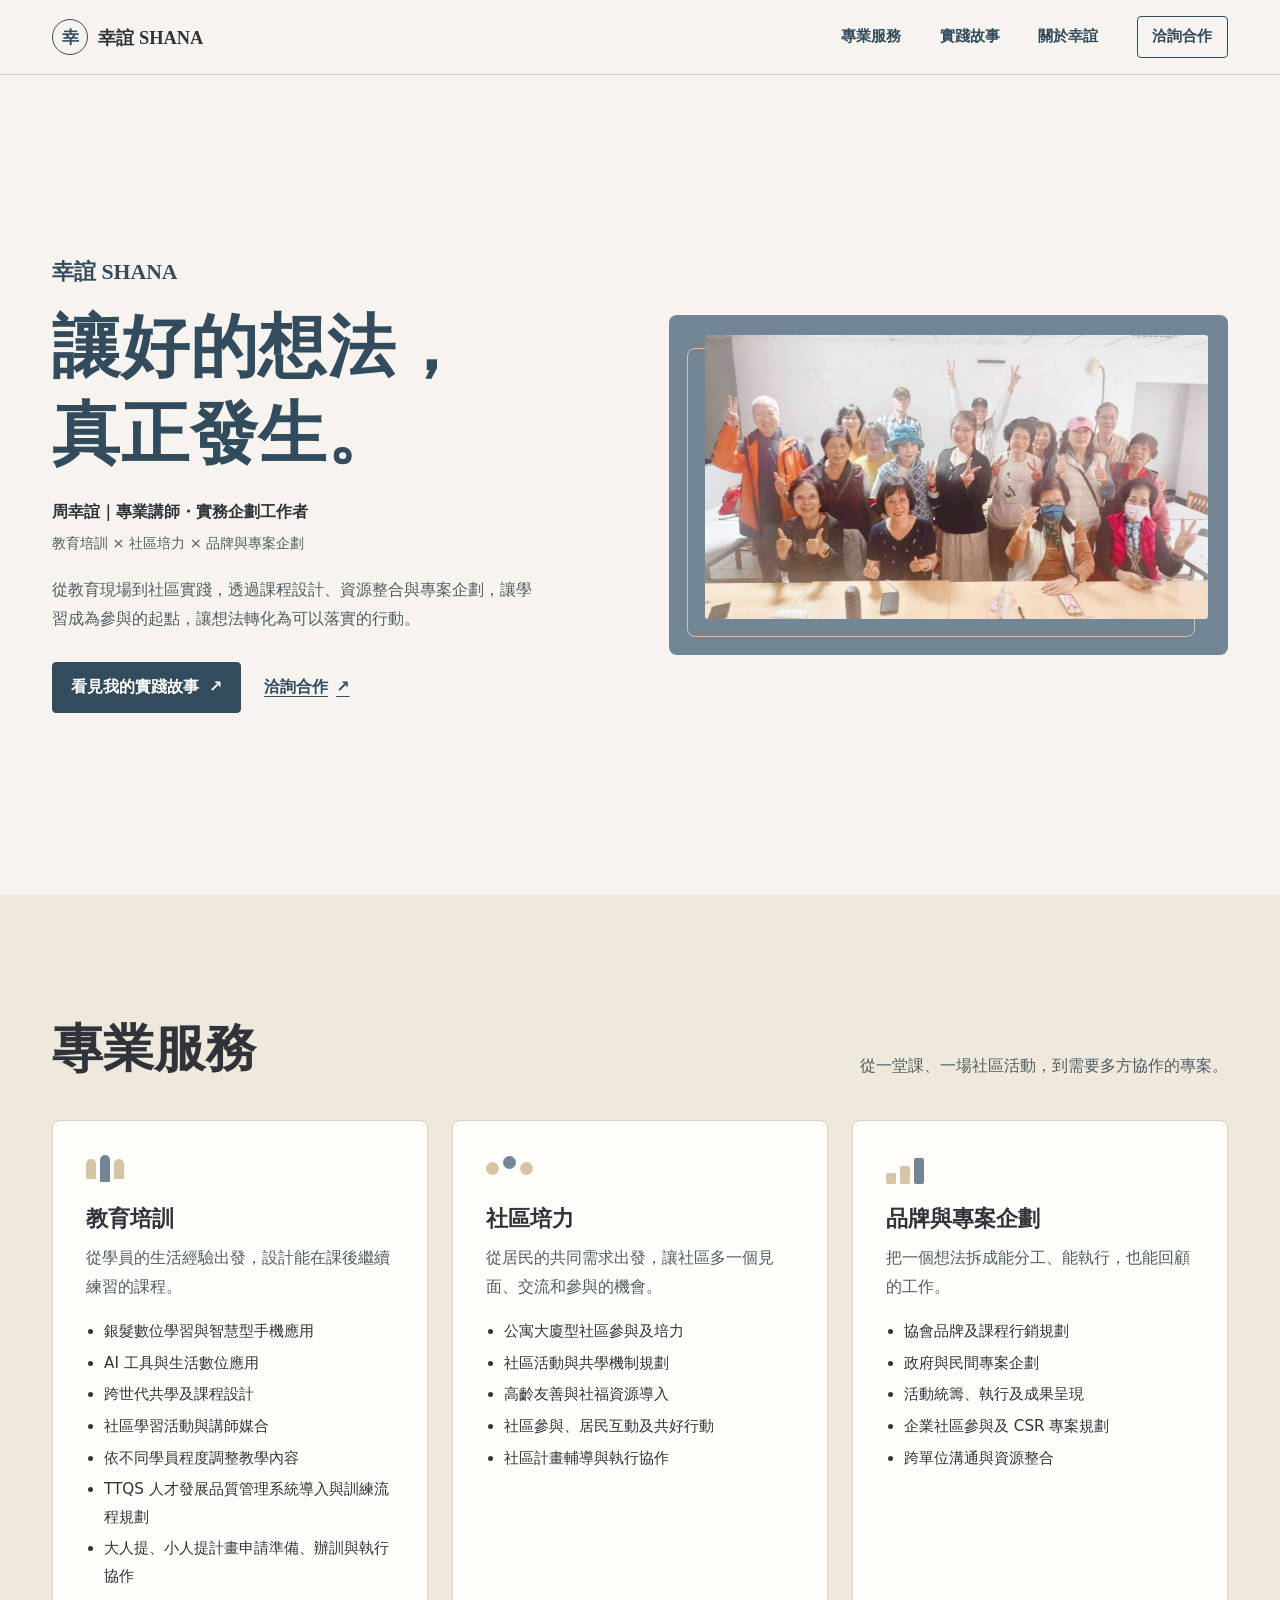
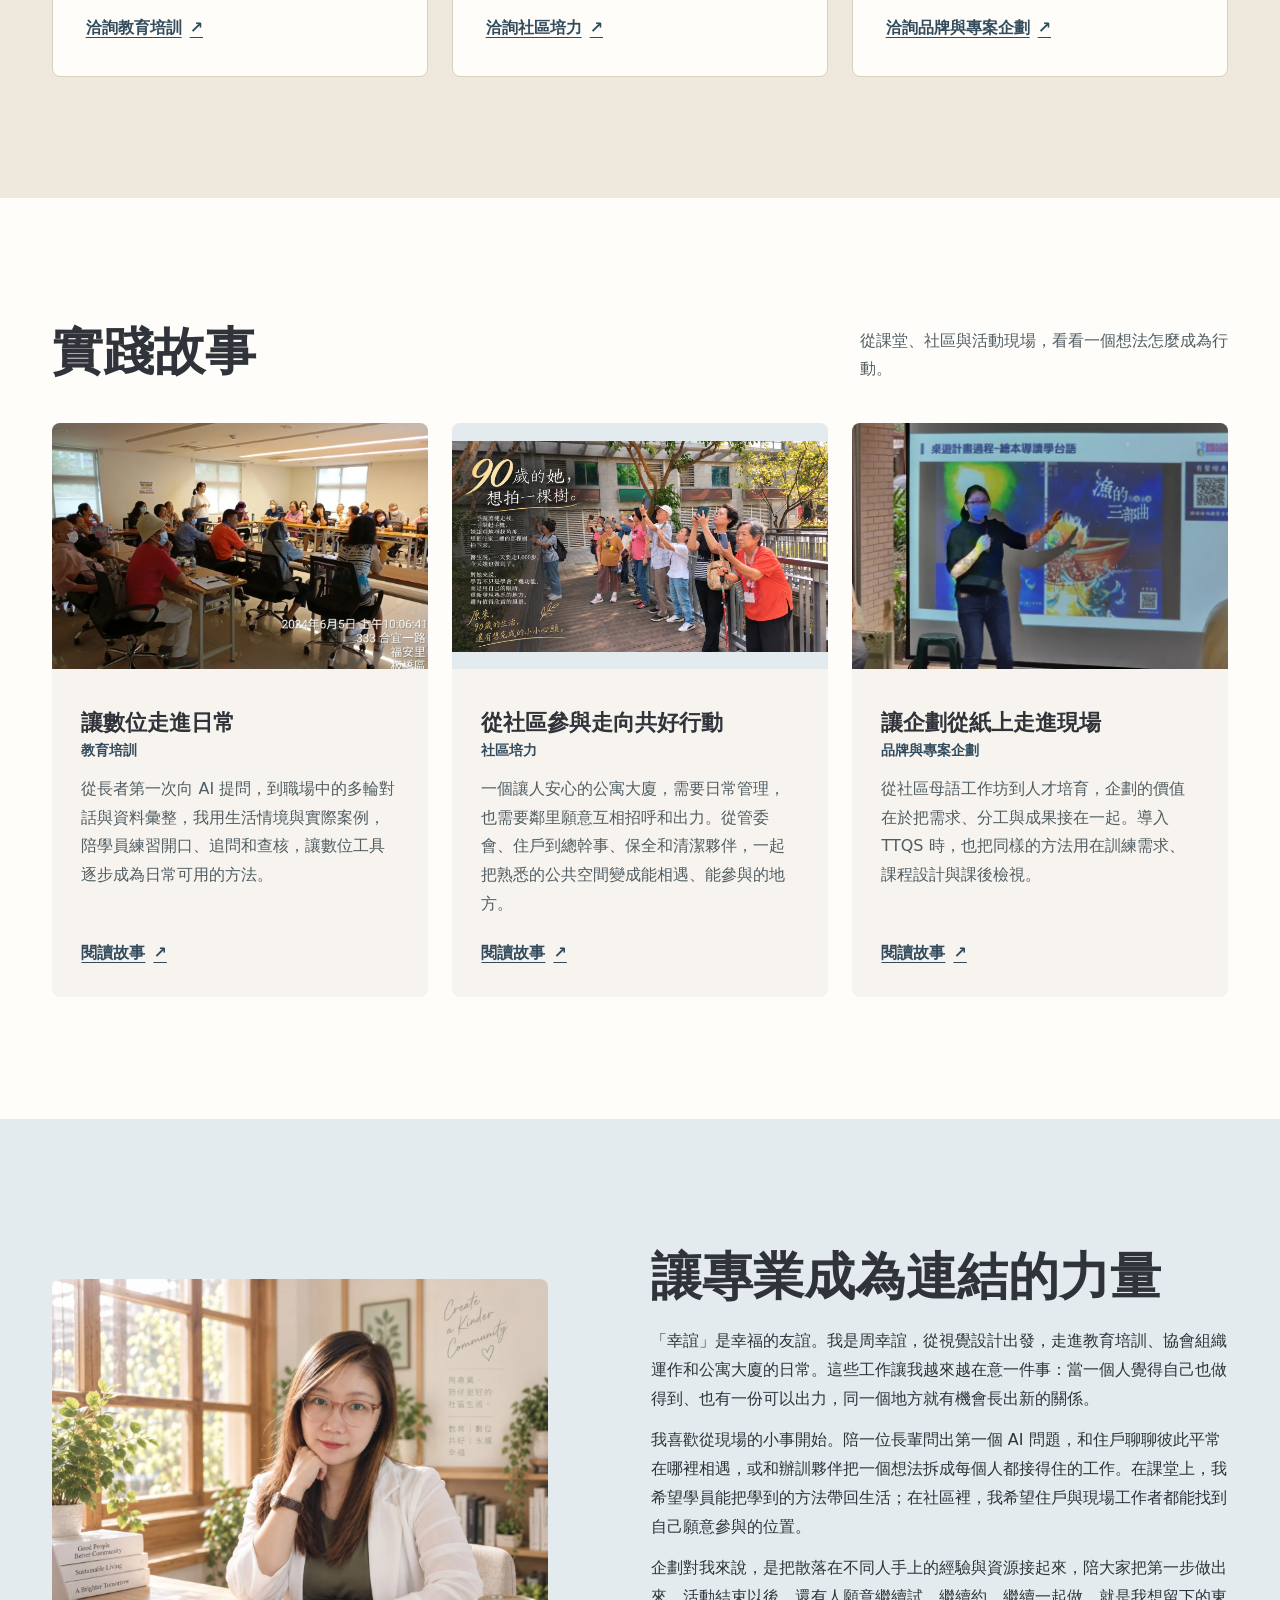
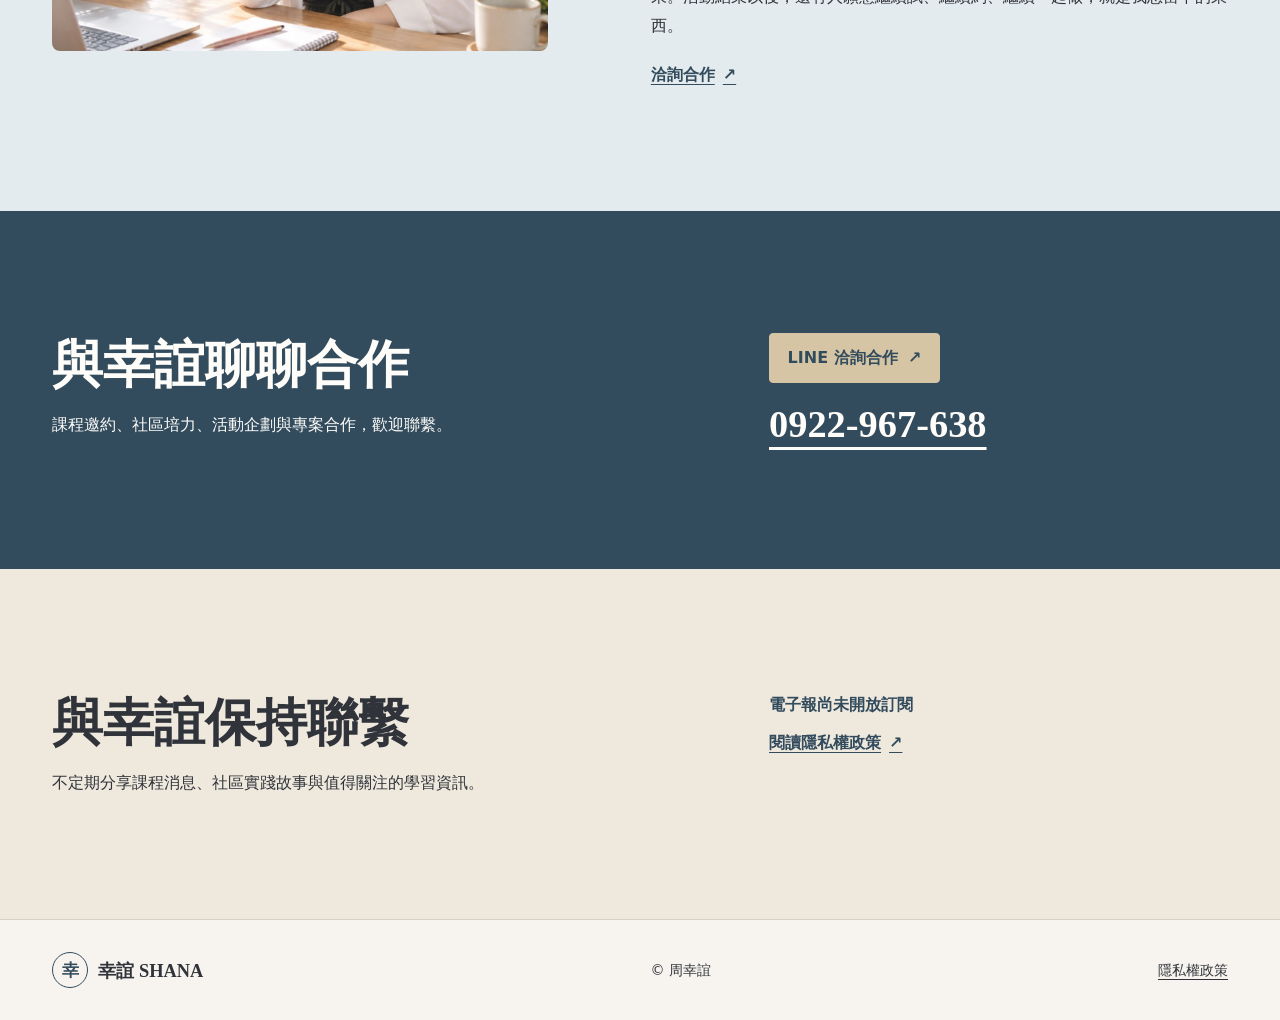
==== index.html @ 1c7c6a4e "Publish the SHANA brand website" ====
<!doctype html>
<html lang="zh-TW" data-type="service">
<head>
<meta charset="utf-8">
<meta name="viewport" content="width=device-width,initial-scale=1">
<meta name="page-type" content="service">
<meta name="site-kind" content="other">
<title>周幸誼 SHANA｜專業講師・教育培訓・社區培力</title>
<meta name="description" content="周幸誼（幸誼 SHANA），專注教育培訓、銀髮數位學習、公寓大廈社區培力及品牌與專案企劃，透過實務經驗與資源整合，讓好的想法真正發生。">
<meta property="og:type" content="website">
<meta property="og:locale" content="zh_TW">
<meta property="og:site_name" content="幸誼 SHANA">
<meta property="og:title" content="周幸誼 SHANA｜專業講師・教育培訓・社區培力">
<meta property="og:description" content="周幸誼（幸誼 SHANA），專注教育培訓、銀髮數位學習、公寓大廈社區培力及品牌與專案企劃，透過實務經驗與資源整合，讓好的想法真正發生。">
<link rel="canonical" href="https://chou-shana.github.io/shana-web/"><meta property="og:url" content="https://chou-shana.github.io/shana-web/">
<meta property="og:image" content="https://chou-shana.github.io/shana-web/hero-group.webp"><meta property="og:image:alt" content="活動參與者在室內合影，向鏡頭比出手勢">

<script type="application/ld+json">{"@context":"https://schema.org","@type":"Person","name":"周幸誼","alternateName":"幸誼 SHANA","jobTitle":"專業講師・實務企劃工作者","description":"周幸誼（幸誼 SHANA），專注教育培訓、銀髮數位學習、公寓大廈社區培力及品牌與專案企劃，透過實務經驗與資源整合，讓好的想法真正發生。","url":"https://chou-shana.github.io/shana-web/","image":"https://chou-shana.github.io/shana-web/shana-portrait.webp"}</script>
<link rel="icon" href="favicon.svg" type="image/svg+xml">
<link rel="stylesheet" href="site.css">
<script src="site.js" defer></script>
</head>
<body>
<a class="skip" href="#main">跳至主要內容</a>
<header class="header"><div class="wrap header-inner">
  <a class="wordmark" href="./" aria-label="幸誼 SHANA首頁"><span class="seal" aria-hidden="true">幸</span><span>幸誼 SHANA</span></a>
  <button class="menu-button" type="button" aria-expanded="false" aria-controls="main-nav"><span class="menu-glyph" aria-hidden="true"></span>選單</button>
  <nav id="main-nav" aria-label="主要導覽"><a href="#services">專業服務</a><a href="#stories">實踐故事</a><a href="#about">關於幸誼</a><a href="#contact">洽詢合作</a></nav>
</div></header>
<main id="main" tabindex="-1">
<section class="hero wrap" aria-labelledby="hero-title">
  <div class="hero-copy" data-enter>
    <p class="hero-brand">幸誼 SHANA</p>
    <h1 id="hero-title">讓好的想法，<br>真正發生。</h1>
    <p class="hero-role">周幸誼｜專業講師・實務企劃工作者</p>
    <p class="hero-fields">教育培訓 × 社區培力 × 品牌與專案企劃</p>
    <p class="hero-intro">從教育現場到社區實踐，透過課程設計、資源整合與專案企劃，讓學習成為參與的起點，讓想法轉化為可以落實的行動。</p>
    <div class="actions"><a class="button" href="#stories">看見我的實踐故事 <span aria-hidden="true">↗</span></a><a class="text-link" href="#contact">洽詢合作 <span aria-hidden="true">↗</span></a></div>
  </div>
  <div class="hero-visual" data-enter><img src="hero-group.webp" alt="活動參與者在室內合影，向鏡頭比出手勢" width="1280" height="721" fetchpriority="high" decoding="async"></div>
</section>
<section class="section services" id="services" aria-labelledby="services-title">
  <div class="wrap">
    <div class="section-head"><h2 id="services-title">專業服務</h2><p>從一堂課、一場社區活動，到需要多方協作的專案。</p></div>
    <div class="cards service-grid">
      <article class="service-card" id="education">
        <span class="service-mark mark-0" aria-hidden="true"><span></span><span></span><span></span></span>
        <h3>教育培訓</h3><p>從學員的生活經驗出發，設計能在課後繼續練習的課程。</p>
        <ul><li>銀髮數位學習與智慧型手機應用</li><li>AI 工具與生活數位應用</li><li>跨世代共學及課程設計</li><li>社區學習活動與講師媒合</li><li>依不同學員程度調整教學內容</li><li>TTQS 人才發展品質管理系統導入與訓練流程規劃</li><li>大人提、小人提計畫申請準備、辦訓與執行協作</li></ul>
        <a class="text-link" href="#contact">洽詢教育培訓 <span aria-hidden="true">↗</span></a>
      </article>
      <article class="service-card" id="community">
        <span class="service-mark mark-1" aria-hidden="true"><span></span><span></span><span></span></span>
        <h3>社區培力</h3><p>從居民的共同需求出發，讓社區多一個見面、交流和參與的機會。</p>
        <ul><li>公寓大廈型社區參與及培力</li><li>社區活動與共學機制規劃</li><li>高齡友善與社福資源導入</li><li>社區參與、居民互動及共好行動</li><li>社區計畫輔導與執行協作</li></ul>
        <a class="text-link" href="#contact">洽詢社區培力 <span aria-hidden="true">↗</span></a>
      </article>
      <article class="service-card" id="planning">
        <span class="service-mark mark-2" aria-hidden="true"><span></span><span></span><span></span></span>
        <h3>品牌與專案企劃</h3><p>把一個想法拆成能分工、能執行，也能回顧的工作。</p>
        <ul><li>協會品牌及課程行銷規劃</li><li>政府與民間專案企劃</li><li>活動統籌、執行及成果呈現</li><li>企業社區參與及 CSR 專案規劃</li><li>跨單位溝通與資源整合</li></ul>
        <a class="text-link" href="#contact">洽詢品牌與專案企劃 <span aria-hidden="true">↗</span></a>
      </article>
    </div>
  </div>
</section>
<section class="section stories" id="stories" aria-labelledby="stories-title">
  <div class="wrap">
    <div class="section-head"><h2 id="stories-title">實踐故事</h2><p>從課堂、社區與活動現場，看看一個想法怎麼成為行動。</p></div>
    <div class="cards story-grid">
      <article class="story-card">
        <a class="story-image" data-story="digital-learning" href="digital-learning.html" aria-label="閱讀故事：讓數位走進日常"><img src="digital.webp" alt="銀髮俱樂部先修班的學員在教室座位上操作手機" width="1100" height="825" loading="lazy" decoding="async"></a>
        <div class="story-copy"><h3>讓數位走進日常</h3><p class="category">教育培訓</p>
        <p>從長者第一次向 AI 提問，到職場中的多輪對話與資料彙整，我用生活情境與實際案例，陪學員練習開口、追問和查核，讓數位工具逐步成為日常可用的方法。</p><a class="text-link" href="digital-learning.html">閱讀故事 <span aria-hidden="true">↗</span></a></div>
      </article>
      <article class="story-card">
        <a class="story-image" data-story="community-action" href="community-action.html" aria-label="閱讀故事：從社區參與走向共好行動"><img src="community-wish.webp" alt="「90歲的微小心願」圖文，搭配一群人在戶外步道上的合照" width="1440" height="810" loading="lazy" decoding="async"></a>
        <div class="story-copy"><h3>從社區參與走向共好行動</h3><p class="category">社區培力</p>
        <p>一個讓人安心的公寓大廈，需要日常管理，也需要鄰里願意互相招呼和出力。從管委會、住戶到總幹事、保全和清潔夥伴，一起把熟悉的公共空間變成能相遇、能參與的地方。</p><a class="text-link" href="community-action.html">閱讀故事 <span aria-hidden="true">↗</span></a></div>
      </article>
      <article class="story-card">
        <a class="story-image" data-story="planning-in-practice" href="planning-in-practice.html" aria-label="閱讀故事：讓企劃從紙上走進現場"><img src="planning.webp" alt="世紀皇家實習現場，帶領者站在投影幕前與參與者交流" width="1100" height="508" loading="lazy" decoding="async"></a>
        <div class="story-copy"><h3>讓企劃從紙上走進現場</h3><p class="category">品牌與專案企劃</p>
        <p>從社區母語工作坊到人才培育，企劃的價值在於把需求、分工與成果接在一起。導入 TTQS 時，也把同樣的方法用在訓練需求、課程設計與課後檢視。</p><a class="text-link" href="planning-in-practice.html">閱讀故事 <span aria-hidden="true">↗</span></a></div>
      </article>
    </div>
  </div>
</section>
<section class="section about" id="about" aria-labelledby="about-title">
  <div class="wrap about-grid">
    <div class="about-visual"><img src="shana-portrait.webp" alt="周幸誼戴眼鏡、穿白色外套，坐在窗邊書桌前" width="1440" height="1080" loading="lazy" decoding="async"></div>
    <div><h2 id="about-title">讓專業成為連結的力量</h2>
      <p>「幸誼」是幸福的友誼。我是周幸誼，從視覺設計出發，走進教育培訓、協會組織運作和公寓大廈的日常。這些工作讓我越來越在意一件事：當一個人覺得自己也做得到、也有一份可以出力，同一個地方就有機會長出新的關係。</p><p>我喜歡從現場的小事開始。陪一位長輩問出第一個 AI 問題，和住戶聊聊彼此平常在哪裡相遇，或和辦訓夥伴把一個想法拆成每個人都接得住的工作。在課堂上，我希望學員能把學到的方法帶回生活；在社區裡，我希望住戶與現場工作者都能找到自己願意參與的位置。</p><p>企劃對我來說，是把散落在不同人手上的經驗與資源接起來，陪大家把第一步做出來。活動結束以後，還有人願意繼續試、繼續約、繼續一起做，就是我想留下的東西。</p>
      <a class="text-link" href="#contact">洽詢合作 <span aria-hidden="true">↗</span></a>
    </div>
  </div>
</section>
<section class="section contact" id="contact" aria-labelledby="contact-title">
  <div class="wrap contact-grid">
    <div><h2 id="contact-title">與幸誼聊聊合作</h2><p>課程邀約、社區培力、活動企劃與專案合作，歡迎聯繫。</p></div>
    <div class="contact-actions">
      <a class="button" href="https://lin.ee/QsDRIiF">LINE 洽詢合作 <span aria-hidden="true">↗</span></a>
      <a class="phone" href="tel:0922967638">0922-967-638</a>
      
    </div>
  </div>
</section>
<section class="section newsletter" id="newsletter" aria-labelledby="newsletter-title">
  <div class="wrap contact-grid">
    <div><h2 id="newsletter-title">與幸誼保持聯繫</h2><p>不定期分享課程消息、社區實踐故事與值得關注的學習資訊。</p></div>
    <!-- portal-start -->
    <div class="newsletter-actions">
      <p class="newsletter-status">電子報尚未開放訂閱</p>
      <a class="text-link" href="privacy.html">閱讀隱私權政策 <span aria-hidden="true">↗</span></a>
    </div>
    <!-- portal-end -->
  </div>
</section></main>
<footer class="footer"><div class="wrap footer-inner"><a class="wordmark" href="./" aria-label="幸誼 SHANA首頁"><span class="seal" aria-hidden="true">幸</span><span>幸誼 SHANA</span></a><span>© 周幸誼</span><a href="privacy.html">隱私權政策</a></div></footer>
</body></html>
---- site.css ----
/* Hallmark 2.0.0 | theme: custom | editorial | brand: 幸誼 SHANA | hero: community group photo in a blue-grey frame | signature: 活動合照與「真正發生」 */
 /* critique: the group photograph earns the first screen; the blue-grey field sets the frame without competing with it. */
@import url("./tokens.css");

*, *::before, *::after { box-sizing: border-box; }
html, body { overflow-x: clip; margin: 0; }
html { scroll-behavior: smooth; scroll-padding-top: 100px; }
body { background: var(--paper); color: var(--ink); font: 400 1rem/1.8 var(--body); }
h1, h2, h3, p { margin: 0; }
h1, h2 { font-family: var(--display); font-weight: 700; line-height: 1.26; overflow-wrap: break-word; min-width: 0; text-wrap: balance; }
h2 { font-size: clamp(2.05rem, 4vw, 3.45rem); }
h3 { font-size: clamp(1.27rem, 1.75vw, 1.6rem); line-height: 1.45; }
a { color: inherit; text-underline-offset: .26em; }
button { font: inherit; }
img { display: block; max-width: 100%; height: auto; }
:focus-visible { outline: 3px solid var(--focus); outline-offset: 4px; }
.wrap { width: min(calc(100% - 104px), var(--measure)); margin-inline: auto; }
.skip { position: fixed; z-index: 9; top: .5rem; left: .5rem; padding: .5rem 1rem; background: var(--white); transform: translateY(-150%); }
.skip:focus { transform: none; }
.header { position: sticky; z-index: 5; top: 0; background: var(--paper); border-bottom: 1px solid var(--line); }
.header-inner, .footer-inner { min-height: 74px; display: flex; align-items: center; justify-content: space-between; gap: 1.3rem; }
.wordmark { display: inline-flex; align-items: center; gap: .65rem; font: 700 1.15rem var(--display); text-decoration: none; white-space: nowrap; }
.seal { display: grid; place-items: center; width: 36px; height: 36px; border: 1px solid var(--navy); border-radius: 50%; color: var(--navy); font-size: 1.05rem; }
nav { display: flex; align-items: center; gap: clamp(1.15rem, 3vw, 2.8rem); }
nav a { text-decoration: none; color: var(--navy); font-size: .94rem; font-weight: 600; }
nav a:hover, .footer a:hover { text-decoration: underline; }
nav a:last-child { border: 1px solid var(--navy); padding: .43rem .92rem; border-radius: 4px; }
.menu-button { display: none; }
.hero { min-height: min(820px, calc(100svh - 74px)); display: grid; grid-template-columns: minmax(0, .98fr) minmax(0, 1fr); align-items: center; gap: clamp(2rem, 5.4vw, 5.65rem); padding-block: 60px; }
.hero-brand { font: 700 clamp(1.1rem, 1.7vw, 1.45rem) var(--display); color: var(--navy); margin-bottom: 1.15rem; }
.hero h1 { font-size: clamp(2.95rem, 5.35vw, 5rem); letter-spacing: .012em; color: var(--navy); }
.hero-role { margin-top: 1.35rem; font-weight: 700; }
.hero-fields { font-size: .9rem; color: var(--muted); margin-top: .23rem; }
.hero-intro { margin-top: 1.2rem; max-width: 30rem; color: var(--muted); }
.actions { display: flex; align-items: center; flex-wrap: wrap; gap: .75rem 1.45rem; margin-top: 1.8rem; }
.button { min-height: 48px; padding: .62rem 1.1rem; border: 1px solid var(--navy); border-radius: 4px; display: inline-flex; gap: .65rem; align-items: center; justify-content: center; background: var(--navy); color: var(--white); text-decoration: none; font-weight: 700; transition: transform .18s ease; }
.button:hover:not(:disabled) { transform: translateY(-2px); }
.button:active:not(:disabled) { transform: translateY(1px); }
.text-link { display: inline-flex; align-items: center; gap: .5rem; color: var(--navy); width: fit-content; font-weight: 700; text-decoration-thickness: 1px; }
.text-link:hover { text-decoration-thickness: 2px; }
.hero-visual { position: relative; padding: 20px 20px 36px 36px; background: var(--slate); border-radius: var(--radius); min-width: 0; }
.hero-visual::after { content: ""; position: absolute; inset: 33px 33px 18px 18px; border: 1px solid var(--gold); border-radius: inherit; pointer-events: none; }
.hero-visual img { position: relative; z-index: 1; width: 100%; height: auto; border-radius: 3px; }
[data-enter] { animation: enter .62s ease-out both; }
.hero-visual[data-enter] { animation-delay: .08s; }
@keyframes enter { from { opacity: 0; transform: translateY(12px); } to { opacity: 1; transform: none; } }
.section { padding-block: clamp(64px, 9.5vw, 136px); }
.section-head { display: flex; justify-content: space-between; align-items: end; gap: 1.6rem; margin-bottom: 2.45rem; }
.section-head > p { max-width: 23rem; color: var(--muted); }
.cards { display: grid; gap: 24px; grid-template-columns: repeat(3, minmax(0, 1fr)); }
.services { background: var(--linen); }
.service-card { display: flex; flex-direction: column; align-items: flex-start; padding: clamp(1.3rem, 2.55vw, 2.2rem); background: var(--white); border: 1px solid var(--line); border-radius: var(--radius); }
.service-card > p { margin-top: .6rem; color: var(--muted); }
.service-card ul { padding-left: 1.15rem; margin: 1rem 0 1.5rem; font-size: .95rem; }
.service-card li + li { margin-top: .27rem; }
.service-card .text-link { margin-top: auto; }
.service-mark { display: flex; align-items: center; gap: 4px; height: 30px; margin-bottom: 1.15rem; }
.service-mark span { width: 10px; height: 20px; background: var(--gold); border-radius: 9px 9px 2px 2px; }
.mark-0 span:nth-child(2) { height: 27px; background: var(--slate); }
.mark-1 span { width: 13px; height: 13px; border-radius: 50%; }
.mark-1 span:nth-child(2) { background: var(--slate); transform: translateY(-6px); }
.mark-2 { align-items: end; }
.mark-2 span { border-radius: 2px; height: 11px; }
.mark-2 span:nth-child(2) { height: 18px; }
.mark-2 span:nth-child(3) { height: 26px; background: var(--slate); }
.stories { background: var(--white); }
.story-card { display: flex; flex-direction: column; background: var(--paper); border-radius: var(--radius); overflow: clip; transition: transform .22s ease; }
.story-card:hover { transform: translateY(-2px); }
.story-image { display: block; overflow: clip; }
.story-image:focus-visible { outline-offset: -5px; }
.story-image img { width: 100%; aspect-ratio: 1.53; object-fit: cover; transition: transform .36s ease; }
.story-image[data-story="community-action"] img { object-fit: contain; background: var(--blue-paper); }
.story-image:hover img { transform: scale(1.03); }
.story-copy { flex: 1; display: flex; flex-direction: column; align-items: flex-start; padding: clamp(1.18rem, 2.3vw, 2rem); }
.category { font-size: .88rem; font-weight: 700; color: var(--navy); }
.story-copy h3 { margin-top: .45rem; }
.story-copy .category + p { margin-block: .7rem 1.25rem; color: var(--muted); }
.story-copy .text-link { margin-top: auto; }
.about { background: var(--blue-paper); }
.about-grid { display: grid; grid-template-columns: minmax(0, .86fr) minmax(0, 1fr); gap: clamp(2rem, 8vw, 7.5rem); align-items: center; }
.about-visual img { width: 100%; height: auto; border-radius: var(--radius); }
.portrait-slot { width: 100%; aspect-ratio: 1.11; object-fit: cover; border-radius: var(--radius); }
.portrait-slot { display: flex; flex-direction: column; gap: .45rem; align-items: center; justify-content: center; border: 1px solid var(--slate); color: var(--navy); background: var(--paper); padding: 1rem; }
.portrait-name { font: 700 clamp(2.5rem, 7vw, 6rem)/1 var(--display); }
.about h2 { margin: .3rem 0 1.1rem; }
.about p + p, .about h2 + p { margin-top: .8rem; }
.about .text-link { margin-top: 1.25rem; }
.contact { background: var(--navy); color: var(--white); --focus: var(--gold); }
.contact-grid { display: grid; grid-template-columns: minmax(0, 1fr) minmax(0, .67fr); align-items: start; gap: 2rem; }
.contact h2 + p, .newsletter h2 + p { margin-top: .85rem; }
.contact-actions, .newsletter-actions { display: grid; justify-items: start; gap: .62rem; }
.contact .button { background: var(--gold); color: var(--navy); border-color: var(--gold); }
.contact .button:disabled { background: transparent; color: var(--white); border-color: var(--slate-light); }
.contact small { color: var(--blue-paper); }
.phone { font: 700 clamp(1.55rem, 3vw, 2.4rem)/1.25 var(--display); margin-top: .4rem; }
.qr { max-width: 160px; }
.newsletter { background: var(--linen); }
.newsletter-status { font-weight: 700; color: var(--navy); }
.footer { border-top: 1px solid var(--line); }
.footer-inner { min-height: 100px; font-size: .88rem; flex-wrap: wrap; }
.article { padding-block: clamp(44px, 7vw, 100px); }
.article-head, .article-body { max-width: 740px; margin-inline: auto; }
.article-head .category { margin-top: 1.8rem; }
.article h1 { font-size: clamp(2.5rem, 6vw, 4.6rem); margin-top: 1rem; }
.lead { color: var(--muted); margin-top: 1rem; font-size: 1.1rem; }
.article-cover { margin-block: 2rem 3rem; }
.article-cover img { width: 100%; max-height: 625px; object-fit: contain; border-radius: var(--radius); }
.article-body section { margin-bottom: 2rem; }
.article-body h2 { font-size: clamp(1.5rem, 3vw, 2.18rem); margin-bottom: .55rem; }
.privacy .article-body { margin-top: 2.3rem; }
@media (max-width: 1050px) {
  .wrap { width: min(calc(100% - 64px), var(--measure)); }
  .hero { gap: 2rem; }
  .cards { gap: 16px; }
}
@media (max-width: 740px) {
  html { scroll-padding-top: 75px; }
  .wrap { width: calc(100% - 40px); }
  .header-inner { min-height: 62px; flex-wrap: wrap; gap: 0; }
  .js .header-inner { flex-wrap: nowrap; }
  nav { flex-wrap: wrap; gap: .5rem 1rem; width: 100%; padding: .4rem 0 .8rem; }
  nav a { padding-block: .45rem; }
  .js nav { display: none; position: absolute; top: 100%; left: 0; right: 0; background: var(--paper); padding: .6rem 20px 1.1rem; border-bottom: 1px solid var(--line); }
  .js .menu-button[aria-expanded="true"] + nav { display: grid; }
  .js .menu-button { display: inline-flex; min-height: 44px; padding: .25rem .55rem; gap: .48rem; align-items: center; border: 1px solid var(--line); border-radius: 4px; background: transparent; color: var(--navy); font-size: .9rem; }
  .menu-glyph { width: 16px; height: 12px; border-block: 1px solid currentColor; position: relative; }
  .menu-glyph::before { content: ""; position: absolute; left: 0; right: 0; top: 4px; border-top: 1px solid currentColor; }
  .hero { grid-template-columns: minmax(0, 1fr); gap: 2.1rem; padding-block: 48px; min-height: auto; }
  .hero h1 { font-size: clamp(2.55rem, 8.7vw, 4.1rem); }
  .hero-visual { width: min(100%, 490px); margin-inline: auto; padding: 12px 12px 24px 24px; }
  .hero-visual::after { inset: 21px 21px 11px 11px; }
  .section-head { display: grid; gap: .6rem; margin-bottom: 1.45rem; }
  .cards, .about-grid, .contact-grid { grid-template-columns: minmax(0, 1fr); gap: 1.1rem; }
  .about-grid { gap: 2rem; }
  .about-visual { order: 2; }
  .contact-grid { gap: 1.45rem; }
  .footer-inner { justify-content: flex-start; padding-block: 1.1rem; }
  .footer-inner .wordmark { width: 100%; }
}
@media (prefers-reduced-motion: reduce) {
  html { scroll-behavior: auto; }
  *, *::before, *::after { animation: none !important; transition: none !important; }
}
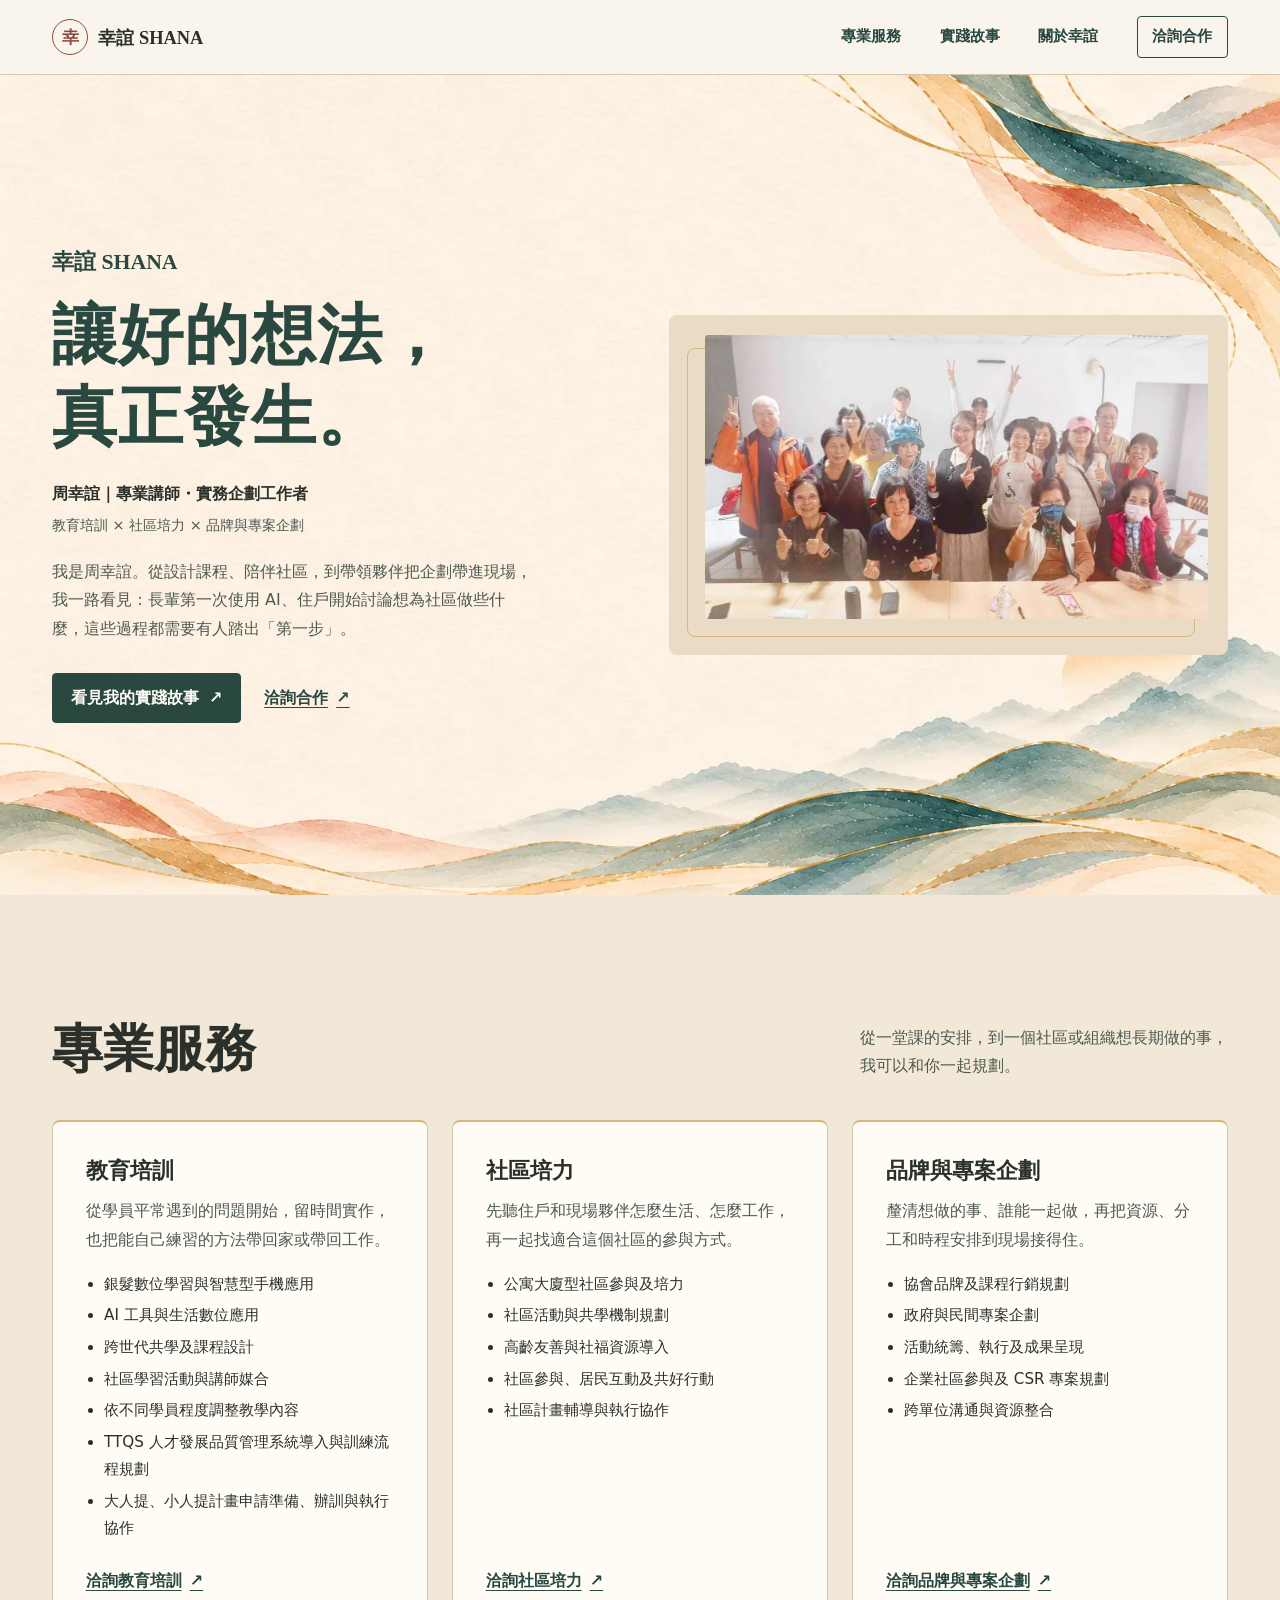
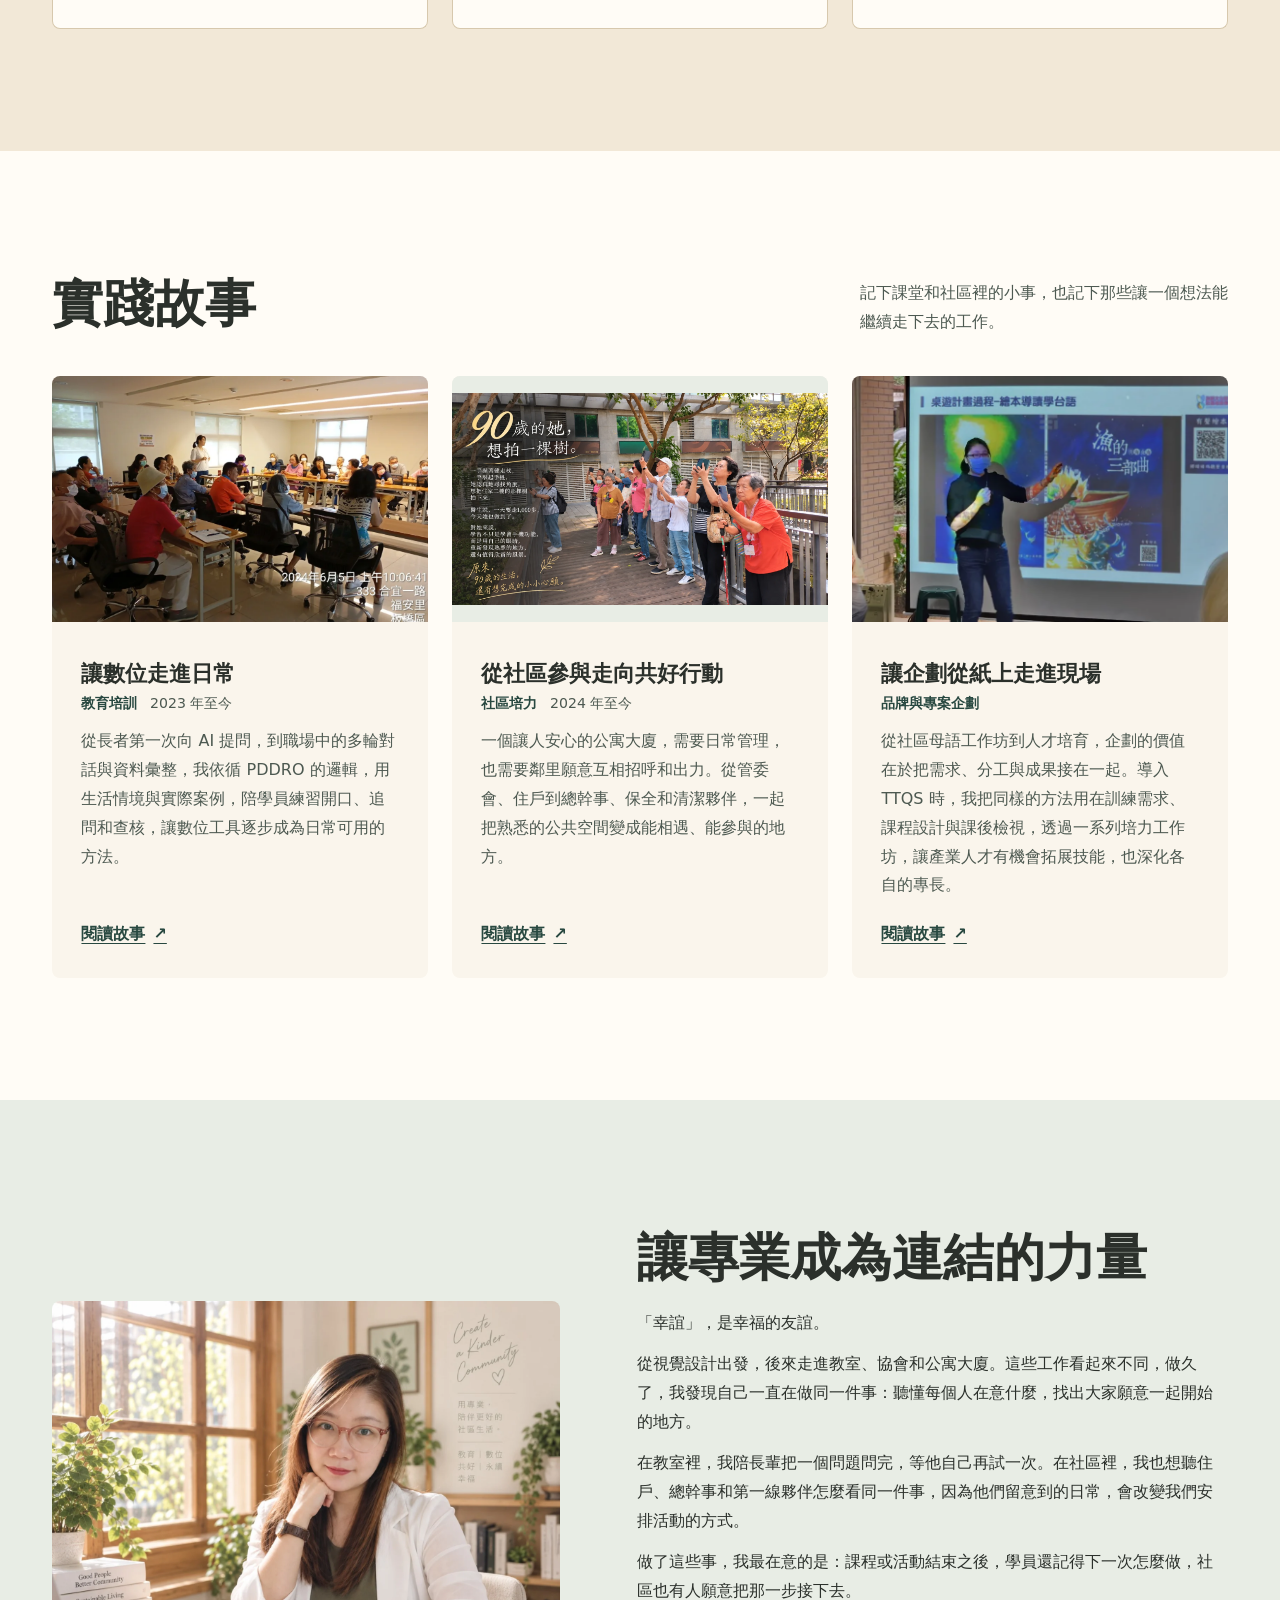
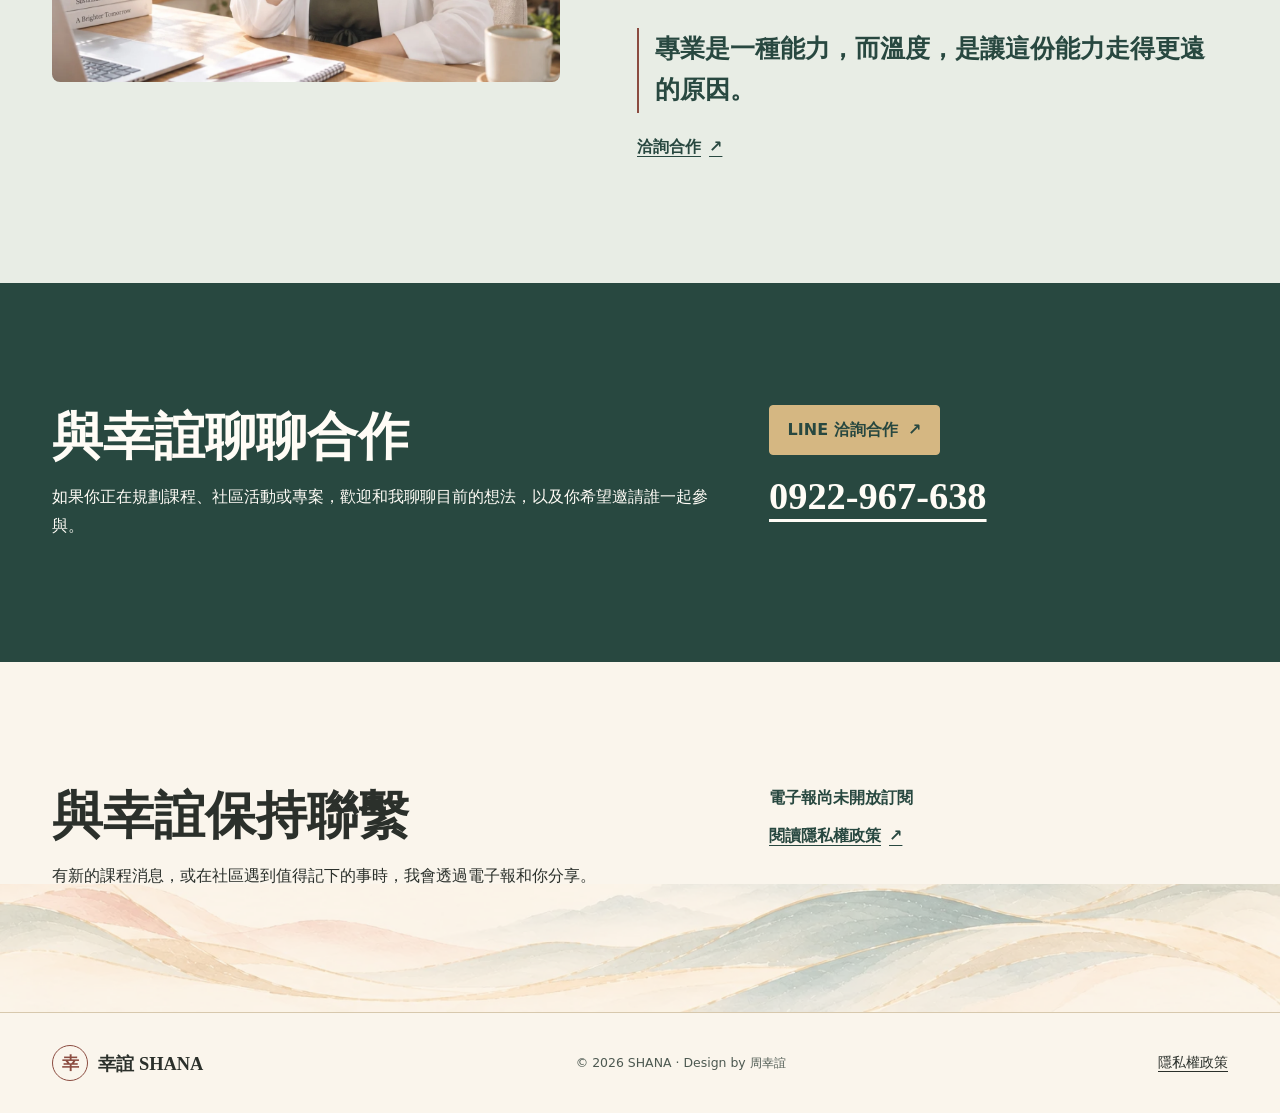
==== commit ff8acdd4: "Publish watercolor redesign and updated SHANA stories" ====
--- a/index.html
+++ b/index.html
@@ -28,36 +28,35 @@
   <nav id="main-nav" aria-label="主要導覽"><a href="#services">專業服務</a><a href="#stories">實踐故事</a><a href="#about">關於幸誼</a><a href="#contact">洽詢合作</a></nav>
 </div></header>
 <main id="main" tabindex="-1">
-<section class="hero wrap" aria-labelledby="hero-title">
+<section class="hero-stage" aria-labelledby="hero-title">
+<div class="hero wrap">
   <div class="hero-copy" data-enter>
     <p class="hero-brand">幸誼 SHANA</p>
     <h1 id="hero-title">讓好的想法，<br>真正發生。</h1>
     <p class="hero-role">周幸誼｜專業講師・實務企劃工作者</p>
     <p class="hero-fields">教育培訓 × 社區培力 × 品牌與專案企劃</p>
-    <p class="hero-intro">從教育現場到社區實踐，透過課程設計、資源整合與專案企劃，讓學習成為參與的起點，讓想法轉化為可以落實的行動。</p>
+    <p class="hero-intro">我是周幸誼。從設計課程、陪伴社區，到帶領夥伴把企劃帶進現場，我一路看見：長輩第一次使用 AI、住戶開始討論想為社區做些什麼，這些過程都需要有人踏出「第一步」。</p>
     <div class="actions"><a class="button" href="#stories">看見我的實踐故事 <span aria-hidden="true">↗</span></a><a class="text-link" href="#contact">洽詢合作 <span aria-hidden="true">↗</span></a></div>
   </div>
   <div class="hero-visual" data-enter><img src="hero-group.webp" alt="活動參與者在室內合影，向鏡頭比出手勢" width="1280" height="721" fetchpriority="high" decoding="async"></div>
+</div>
 </section>
 <section class="section services" id="services" aria-labelledby="services-title">
   <div class="wrap">
-    <div class="section-head"><h2 id="services-title">專業服務</h2><p>從一堂課、一場社區活動，到需要多方協作的專案。</p></div>
+    <div class="section-head"><h2 id="services-title">專業服務</h2><p>從一堂課的安排，到一個社區或組織想長期做的事，我可以和你一起規劃。</p></div>
     <div class="cards service-grid">
       <article class="service-card" id="education">
-        <span class="service-mark mark-0" aria-hidden="true"><span></span><span></span><span></span></span>
-        <h3>教育培訓</h3><p>從學員的生活經驗出發，設計能在課後繼續練習的課程。</p>
+        <h3>教育培訓</h3><p>從學員平常遇到的問題開始，留時間實作，也把能自己練習的方法帶回家或帶回工作。</p>
         <ul><li>銀髮數位學習與智慧型手機應用</li><li>AI 工具與生活數位應用</li><li>跨世代共學及課程設計</li><li>社區學習活動與講師媒合</li><li>依不同學員程度調整教學內容</li><li>TTQS 人才發展品質管理系統導入與訓練流程規劃</li><li>大人提、小人提計畫申請準備、辦訓與執行協作</li></ul>
         <a class="text-link" href="#contact">洽詢教育培訓 <span aria-hidden="true">↗</span></a>
       </article>
       <article class="service-card" id="community">
-        <span class="service-mark mark-1" aria-hidden="true"><span></span><span></span><span></span></span>
-        <h3>社區培力</h3><p>從居民的共同需求出發，讓社區多一個見面、交流和參與的機會。</p>
+        <h3>社區培力</h3><p>先聽住戶和現場夥伴怎麼生活、怎麼工作，再一起找適合這個社區的參與方式。</p>
         <ul><li>公寓大廈型社區參與及培力</li><li>社區活動與共學機制規劃</li><li>高齡友善與社福資源導入</li><li>社區參與、居民互動及共好行動</li><li>社區計畫輔導與執行協作</li></ul>
         <a class="text-link" href="#contact">洽詢社區培力 <span aria-hidden="true">↗</span></a>
       </article>
       <article class="service-card" id="planning">
-        <span class="service-mark mark-2" aria-hidden="true"><span></span><span></span><span></span></span>
-        <h3>品牌與專案企劃</h3><p>把一個想法拆成能分工、能執行，也能回顧的工作。</p>
+        <h3>品牌與專案企劃</h3><p>釐清想做的事、誰能一起做，再把資源、分工和時程安排到現場接得住。</p>
         <ul><li>協會品牌及課程行銷規劃</li><li>政府與民間專案企劃</li><li>活動統籌、執行及成果呈現</li><li>企業社區參與及 CSR 專案規劃</li><li>跨單位溝通與資源整合</li></ul>
         <a class="text-link" href="#contact">洽詢品牌與專案企劃 <span aria-hidden="true">↗</span></a>
       </article>
@@ -66,22 +65,22 @@
 </section>
 <section class="section stories" id="stories" aria-labelledby="stories-title">
   <div class="wrap">
-    <div class="section-head"><h2 id="stories-title">實踐故事</h2><p>從課堂、社區與活動現場，看看一個想法怎麼成為行動。</p></div>
+    <div class="section-head"><h2 id="stories-title">實踐故事</h2><p>記下課堂和社區裡的小事，也記下那些讓一個想法能繼續走下去的工作。</p></div>
     <div class="cards story-grid">
       <article class="story-card">
         <a class="story-image" data-story="digital-learning" href="digital-learning.html" aria-label="閱讀故事：讓數位走進日常"><img src="digital.webp" alt="銀髮俱樂部先修班的學員在教室座位上操作手機" width="1100" height="825" loading="lazy" decoding="async"></a>
-        <div class="story-copy"><h3>讓數位走進日常</h3><p class="category">教育培訓</p>
-        <p>從長者第一次向 AI 提問，到職場中的多輪對話與資料彙整，我用生活情境與實際案例，陪學員練習開口、追問和查核，讓數位工具逐步成為日常可用的方法。</p><a class="text-link" href="digital-learning.html">閱讀故事 <span aria-hidden="true">↗</span></a></div>
+        <div class="story-copy"><h3>讓數位走進日常</h3><p class="category">教育培訓 <span class="practice-period">2023 年至今</span></p>
+        <p>從長者第一次向 AI 提問，到職場中的多輪對話與資料彙整，我依循 PDDRO 的邏輯，用生活情境與實際案例，陪學員練習開口、追問和查核，讓數位工具逐步成為日常可用的方法。</p><a class="text-link" href="digital-learning.html">閱讀故事 <span aria-hidden="true">↗</span></a></div>
       </article>
       <article class="story-card">
         <a class="story-image" data-story="community-action" href="community-action.html" aria-label="閱讀故事：從社區參與走向共好行動"><img src="community-wish.webp" alt="「90歲的微小心願」圖文，搭配一群人在戶外步道上的合照" width="1440" height="810" loading="lazy" decoding="async"></a>
-        <div class="story-copy"><h3>從社區參與走向共好行動</h3><p class="category">社區培力</p>
+        <div class="story-copy"><h3>從社區參與走向共好行動</h3><p class="category">社區培力 <span class="practice-period">2024 年至今</span></p>
         <p>一個讓人安心的公寓大廈，需要日常管理，也需要鄰里願意互相招呼和出力。從管委會、住戶到總幹事、保全和清潔夥伴，一起把熟悉的公共空間變成能相遇、能參與的地方。</p><a class="text-link" href="community-action.html">閱讀故事 <span aria-hidden="true">↗</span></a></div>
       </article>
       <article class="story-card">
         <a class="story-image" data-story="planning-in-practice" href="planning-in-practice.html" aria-label="閱讀故事：讓企劃從紙上走進現場"><img src="planning.webp" alt="世紀皇家實習現場，帶領者站在投影幕前與參與者交流" width="1100" height="508" loading="lazy" decoding="async"></a>
         <div class="story-copy"><h3>讓企劃從紙上走進現場</h3><p class="category">品牌與專案企劃</p>
-        <p>從社區母語工作坊到人才培育，企劃的價值在於把需求、分工與成果接在一起。導入 TTQS 時，也把同樣的方法用在訓練需求、課程設計與課後檢視。</p><a class="text-link" href="planning-in-practice.html">閱讀故事 <span aria-hidden="true">↗</span></a></div>
+        <p>從社區母語工作坊到人才培育，企劃的價值在於把需求、分工與成果接在一起。導入 TTQS 時，我把同樣的方法用在訓練需求、課程設計與課後檢視，透過一系列培力工作坊，讓產業人才有機會拓展技能，也深化各自的專長。</p><a class="text-link" href="planning-in-practice.html">閱讀故事 <span aria-hidden="true">↗</span></a></div>
       </article>
     </div>
   </div>
@@ -90,14 +89,15 @@
   <div class="wrap about-grid">
     <div class="about-visual"><img src="shana-portrait.webp" alt="周幸誼戴眼鏡、穿白色外套，坐在窗邊書桌前" width="1440" height="1080" loading="lazy" decoding="async"></div>
     <div><h2 id="about-title">讓專業成為連結的力量</h2>
-      <p>「幸誼」是幸福的友誼。我是周幸誼，從視覺設計出發，走進教育培訓、協會組織運作和公寓大廈的日常。這些工作讓我越來越在意一件事：當一個人覺得自己也做得到、也有一份可以出力，同一個地方就有機會長出新的關係。</p><p>我喜歡從現場的小事開始。陪一位長輩問出第一個 AI 問題，和住戶聊聊彼此平常在哪裡相遇，或和辦訓夥伴把一個想法拆成每個人都接得住的工作。在課堂上，我希望學員能把學到的方法帶回生活；在社區裡，我希望住戶與現場工作者都能找到自己願意參與的位置。</p><p>企劃對我來說，是把散落在不同人手上的經驗與資源接起來，陪大家把第一步做出來。活動結束以後，還有人願意繼續試、繼續約、繼續一起做，就是我想留下的東西。</p>
+      <p>「幸誼」，是幸福的友誼。</p><p>從視覺設計出發，後來走進教室、協會和公寓大廈。這些工作看起來不同，做久了，我發現自己一直在做同一件事：聽懂每個人在意什麼，找出大家願意一起開始的地方。</p><p>在教室裡，我陪長輩把一個問題問完，等他自己再試一次。在社區裡，我也想聽住戶、總幹事和第一線夥伴怎麼看同一件事，因為他們留意到的日常，會改變我們安排活動的方式。</p><p>做了這些事，我最在意的是：課程或活動結束之後，學員還記得下一次怎麼做，社區也有人願意把那一步接下去。</p>
+      <blockquote class="about-quote"><p>專業是一種能力，而溫度，是讓這份能力走得更遠的原因。</p></blockquote>
       <a class="text-link" href="#contact">洽詢合作 <span aria-hidden="true">↗</span></a>
     </div>
   </div>
 </section>
 <section class="section contact" id="contact" aria-labelledby="contact-title">
   <div class="wrap contact-grid">
-    <div><h2 id="contact-title">與幸誼聊聊合作</h2><p>課程邀約、社區培力、活動企劃與專案合作，歡迎聯繫。</p></div>
+    <div><h2 id="contact-title">與幸誼聊聊合作</h2><p>如果你正在規劃課程、社區活動或專案，歡迎和我聊聊目前的想法，以及你希望邀請誰一起參與。</p></div>
     <div class="contact-actions">
       <a class="button" href="https://lin.ee/QsDRIiF">LINE 洽詢合作 <span aria-hidden="true">↗</span></a>
       <a class="phone" href="tel:0922967638">0922-967-638</a>
@@ -107,7 +107,7 @@
 </section>
 <section class="section newsletter" id="newsletter" aria-labelledby="newsletter-title">
   <div class="wrap contact-grid">
-    <div><h2 id="newsletter-title">與幸誼保持聯繫</h2><p>不定期分享課程消息、社區實踐故事與值得關注的學習資訊。</p></div>
+    <div><h2 id="newsletter-title">與幸誼保持聯繫</h2><p>有新的課程消息，或在社區遇到值得記下的事時，我會透過電子報和你分享。</p></div>
     <!-- portal-start -->
     <div class="newsletter-actions">
       <p class="newsletter-status">電子報尚未開放訂閱</p>
@@ -116,5 +116,5 @@
     <!-- portal-end -->
   </div>
 </section></main>
-<footer class="footer"><div class="wrap footer-inner"><a class="wordmark" href="./" aria-label="幸誼 SHANA首頁"><span class="seal" aria-hidden="true">幸</span><span>幸誼 SHANA</span></a><span>© 周幸誼</span><a href="privacy.html">隱私權政策</a></div></footer>
+<footer class="footer"><div class="wrap footer-inner"><a class="wordmark" href="./" aria-label="幸誼 SHANA首頁"><span class="seal" aria-hidden="true">幸</span><span>幸誼 SHANA</span></a><small class="footer-credit">© 2026 SHANA · Design by 周幸誼</small><a href="privacy.html">隱私權政策</a></div></footer>
 </body></html>
--- a/site.css
+++ b/site.css
@@ -1,5 +1,5 @@
-/* Hallmark 2.0.0 | theme: custom | editorial | brand: 幸誼 SHANA | hero: community group photo in a blue-grey frame | signature: 活動合照與「真正發生」 */
- /* critique: the group photograph earns the first screen; the blue-grey field sets the frame without competing with it. */
+/* Hallmark 2.0.0 | theme: custom | editorial | brand: 幸誼 SHANA | hero: community group photo in a champagne frame | signature: 活動合照與「真正發生」 */
+ /* critique: the group photograph earns the first screen; warm paper and ink-green type frame the group photo. */
 @import url("./tokens.css");
 
 *, *::before, *::after { box-sizing: border-box; }
@@ -9,7 +9,7 @@
 h1, h2, h3, p { margin: 0; }
 h1, h2 { font-family: var(--display); font-weight: 700; line-height: 1.26; overflow-wrap: break-word; min-width: 0; text-wrap: balance; }
 h2 { font-size: clamp(2.05rem, 4vw, 3.45rem); }
-h3 { font-size: clamp(1.27rem, 1.75vw, 1.6rem); line-height: 1.45; }
+h3 { font-family: var(--display); font-size: clamp(1.27rem, 1.75vw, 1.6rem); line-height: 1.45; }
 a { color: inherit; text-underline-offset: .26em; }
 button { font: inherit; }
 img { display: block; max-width: 100%; height: auto; }
@@ -20,15 +20,16 @@
 .header { position: sticky; z-index: 5; top: 0; background: var(--paper); border-bottom: 1px solid var(--line); }
 .header-inner, .footer-inner { min-height: 74px; display: flex; align-items: center; justify-content: space-between; gap: 1.3rem; }
 .wordmark { display: inline-flex; align-items: center; gap: .65rem; font: 700 1.15rem var(--display); text-decoration: none; white-space: nowrap; }
-.seal { display: grid; place-items: center; width: 36px; height: 36px; border: 1px solid var(--navy); border-radius: 50%; color: var(--navy); font-size: 1.05rem; }
+.seal { display: grid; place-items: center; width: 36px; height: 36px; border: 1px solid var(--accent); border-radius: 50%; color: var(--accent); font-size: 1.05rem; }
 nav { display: flex; align-items: center; gap: clamp(1.15rem, 3vw, 2.8rem); }
 nav a { text-decoration: none; color: var(--navy); font-size: .94rem; font-weight: 600; }
 nav a:hover, .footer a:hover { text-decoration: underline; }
 nav a:last-child { border: 1px solid var(--navy); padding: .43rem .92rem; border-radius: 4px; }
 .menu-button { display: none; }
+.hero-stage { background: var(--paper) var(--watercolor) center / cover no-repeat; }
 .hero { min-height: min(820px, calc(100svh - 74px)); display: grid; grid-template-columns: minmax(0, .98fr) minmax(0, 1fr); align-items: center; gap: clamp(2rem, 5.4vw, 5.65rem); padding-block: 60px; }
 .hero-brand { font: 700 clamp(1.1rem, 1.7vw, 1.45rem) var(--display); color: var(--navy); margin-bottom: 1.15rem; }
-.hero h1 { font-size: clamp(2.95rem, 5.35vw, 5rem); letter-spacing: .012em; color: var(--navy); }
+.hero h1 { font-size: clamp(2.8rem, 5.1vw, 4.75rem); letter-spacing: .018em; color: var(--navy); }
 .hero-role { margin-top: 1.35rem; font-weight: 700; }
 .hero-fields { font-size: .9rem; color: var(--muted); margin-top: .23rem; }
 .hero-intro { margin-top: 1.2rem; max-width: 30rem; color: var(--muted); }
@@ -38,7 +39,7 @@
 .button:active:not(:disabled) { transform: translateY(1px); }
 .text-link { display: inline-flex; align-items: center; gap: .5rem; color: var(--navy); width: fit-content; font-weight: 700; text-decoration-thickness: 1px; }
 .text-link:hover { text-decoration-thickness: 2px; }
-.hero-visual { position: relative; padding: 20px 20px 36px 36px; background: var(--slate); border-radius: var(--radius); min-width: 0; }
+.hero-visual { position: relative; padding: 20px 20px 36px 36px; background: var(--frame); border-radius: var(--radius); min-width: 0; }
 .hero-visual::after { content: ""; position: absolute; inset: 33px 33px 18px 18px; border: 1px solid var(--gold); border-radius: inherit; pointer-events: none; }
 .hero-visual img { position: relative; z-index: 1; width: 100%; height: auto; border-radius: 3px; }
 [data-enter] { animation: enter .62s ease-out both; }
@@ -49,20 +50,11 @@
 .section-head > p { max-width: 23rem; color: var(--muted); }
 .cards { display: grid; gap: 24px; grid-template-columns: repeat(3, minmax(0, 1fr)); }
 .services { background: var(--linen); }
-.service-card { display: flex; flex-direction: column; align-items: flex-start; padding: clamp(1.3rem, 2.55vw, 2.2rem); background: var(--white); border: 1px solid var(--line); border-radius: var(--radius); }
+.service-card { display: flex; flex-direction: column; align-items: flex-start; padding: clamp(1.3rem, 2.55vw, 2.2rem); background: var(--white); border: 1px solid var(--line); border-top: 2px solid var(--gold); border-radius: var(--radius); }
 .service-card > p { margin-top: .6rem; color: var(--muted); }
 .service-card ul { padding-left: 1.15rem; margin: 1rem 0 1.5rem; font-size: .95rem; }
 .service-card li + li { margin-top: .27rem; }
 .service-card .text-link { margin-top: auto; }
-.service-mark { display: flex; align-items: center; gap: 4px; height: 30px; margin-bottom: 1.15rem; }
-.service-mark span { width: 10px; height: 20px; background: var(--gold); border-radius: 9px 9px 2px 2px; }
-.mark-0 span:nth-child(2) { height: 27px; background: var(--slate); }
-.mark-1 span { width: 13px; height: 13px; border-radius: 50%; }
-.mark-1 span:nth-child(2) { background: var(--slate); transform: translateY(-6px); }
-.mark-2 { align-items: end; }
-.mark-2 span { border-radius: 2px; height: 11px; }
-.mark-2 span:nth-child(2) { height: 18px; }
-.mark-2 span:nth-child(3) { height: 26px; background: var(--slate); }
 .stories { background: var(--white); }
 .story-card { display: flex; flex-direction: column; background: var(--paper); border-radius: var(--radius); overflow: clip; transition: transform .22s ease; }
 .story-card:hover { transform: translateY(-2px); }
@@ -72,18 +64,20 @@
 .story-image[data-story="community-action"] img { object-fit: contain; background: var(--blue-paper); }
 .story-image:hover img { transform: scale(1.03); }
 .story-copy { flex: 1; display: flex; flex-direction: column; align-items: flex-start; padding: clamp(1.18rem, 2.3vw, 2rem); }
+.practice-period { display: inline-block; margin-inline-start: .55em; color: var(--muted); font-weight: 400; }
 .category { font-size: .88rem; font-weight: 700; color: var(--navy); }
 .story-copy h3 { margin-top: .45rem; }
 .story-copy .category + p { margin-block: .7rem 1.25rem; color: var(--muted); }
 .story-copy .text-link { margin-top: auto; }
 .about { background: var(--blue-paper); }
-.about-grid { display: grid; grid-template-columns: minmax(0, .86fr) minmax(0, 1fr); gap: clamp(2rem, 8vw, 7.5rem); align-items: center; }
+.about-grid { display: grid; grid-template-columns: minmax(0, .86fr) minmax(0, 1fr); gap: clamp(2rem, 6vw, 5.5rem); align-items: center; }
 .about-visual img { width: 100%; height: auto; border-radius: var(--radius); }
 .portrait-slot { width: 100%; aspect-ratio: 1.11; object-fit: cover; border-radius: var(--radius); }
 .portrait-slot { display: flex; flex-direction: column; gap: .45rem; align-items: center; justify-content: center; border: 1px solid var(--slate); color: var(--navy); background: var(--paper); padding: 1rem; }
 .portrait-name { font: 700 clamp(2.5rem, 7vw, 6rem)/1 var(--display); }
 .about h2 { margin: .3rem 0 1.1rem; }
 .about p + p, .about h2 + p { margin-top: .8rem; }
+.about-quote { margin: 1.35rem 0 0; padding: .1rem 0 .1rem 1rem; border-inline-start: 2px solid var(--accent); color: var(--navy); font: 700 clamp(1.17rem, 2vw, 1.55rem)/1.65 var(--display); }
 .about .text-link { margin-top: 1.25rem; }
 .contact { background: var(--navy); color: var(--white); --focus: var(--gold); }
 .contact-grid { display: grid; grid-template-columns: minmax(0, 1fr) minmax(0, .67fr); align-items: start; gap: 2rem; }
@@ -94,10 +88,12 @@
 .contact small { color: var(--blue-paper); }
 .phone { font: 700 clamp(1.55rem, 3vw, 2.4rem)/1.25 var(--display); margin-top: .4rem; }
 .qr { max-width: 160px; }
-.newsletter { background: var(--linen); }
+.newsletter { position: relative; isolation: isolate; background: var(--paper); }
+.newsletter::before { content: ""; position: absolute; z-index: -1; inset: auto 0 0; height: 8rem; background: var(--watercolor) center bottom / 100% auto no-repeat; opacity: .35; pointer-events: none; }
 .newsletter-status { font-weight: 700; color: var(--navy); }
 .footer { border-top: 1px solid var(--line); }
 .footer-inner { min-height: 100px; font-size: .88rem; flex-wrap: wrap; }
+.footer-credit { color: var(--muted); font-size: .78rem; }
 .article { padding-block: clamp(44px, 7vw, 100px); }
 .article-head, .article-body { max-width: 740px; margin-inline: auto; }
 .article-head .category { margin-top: 1.8rem; }
@@ -125,6 +121,7 @@
   .js .menu-button { display: inline-flex; min-height: 44px; padding: .25rem .55rem; gap: .48rem; align-items: center; border: 1px solid var(--line); border-radius: 4px; background: transparent; color: var(--navy); font-size: .9rem; }
   .menu-glyph { width: 16px; height: 12px; border-block: 1px solid currentColor; position: relative; }
   .menu-glyph::before { content: ""; position: absolute; left: 0; right: 0; top: 4px; border-top: 1px solid currentColor; }
+  .hero-stage { background-position: 64% bottom; }
   .hero { grid-template-columns: minmax(0, 1fr); gap: 2.1rem; padding-block: 48px; min-height: auto; }
   .hero h1 { font-size: clamp(2.55rem, 8.7vw, 4.1rem); }
   .hero-visual { width: min(100%, 490px); margin-inline: auto; padding: 12px 12px 24px 24px; }
@@ -141,4 +138,3 @@
   html { scroll-behavior: auto; }
   *, *::before, *::after { animation: none !important; transition: none !important; }
 }
-
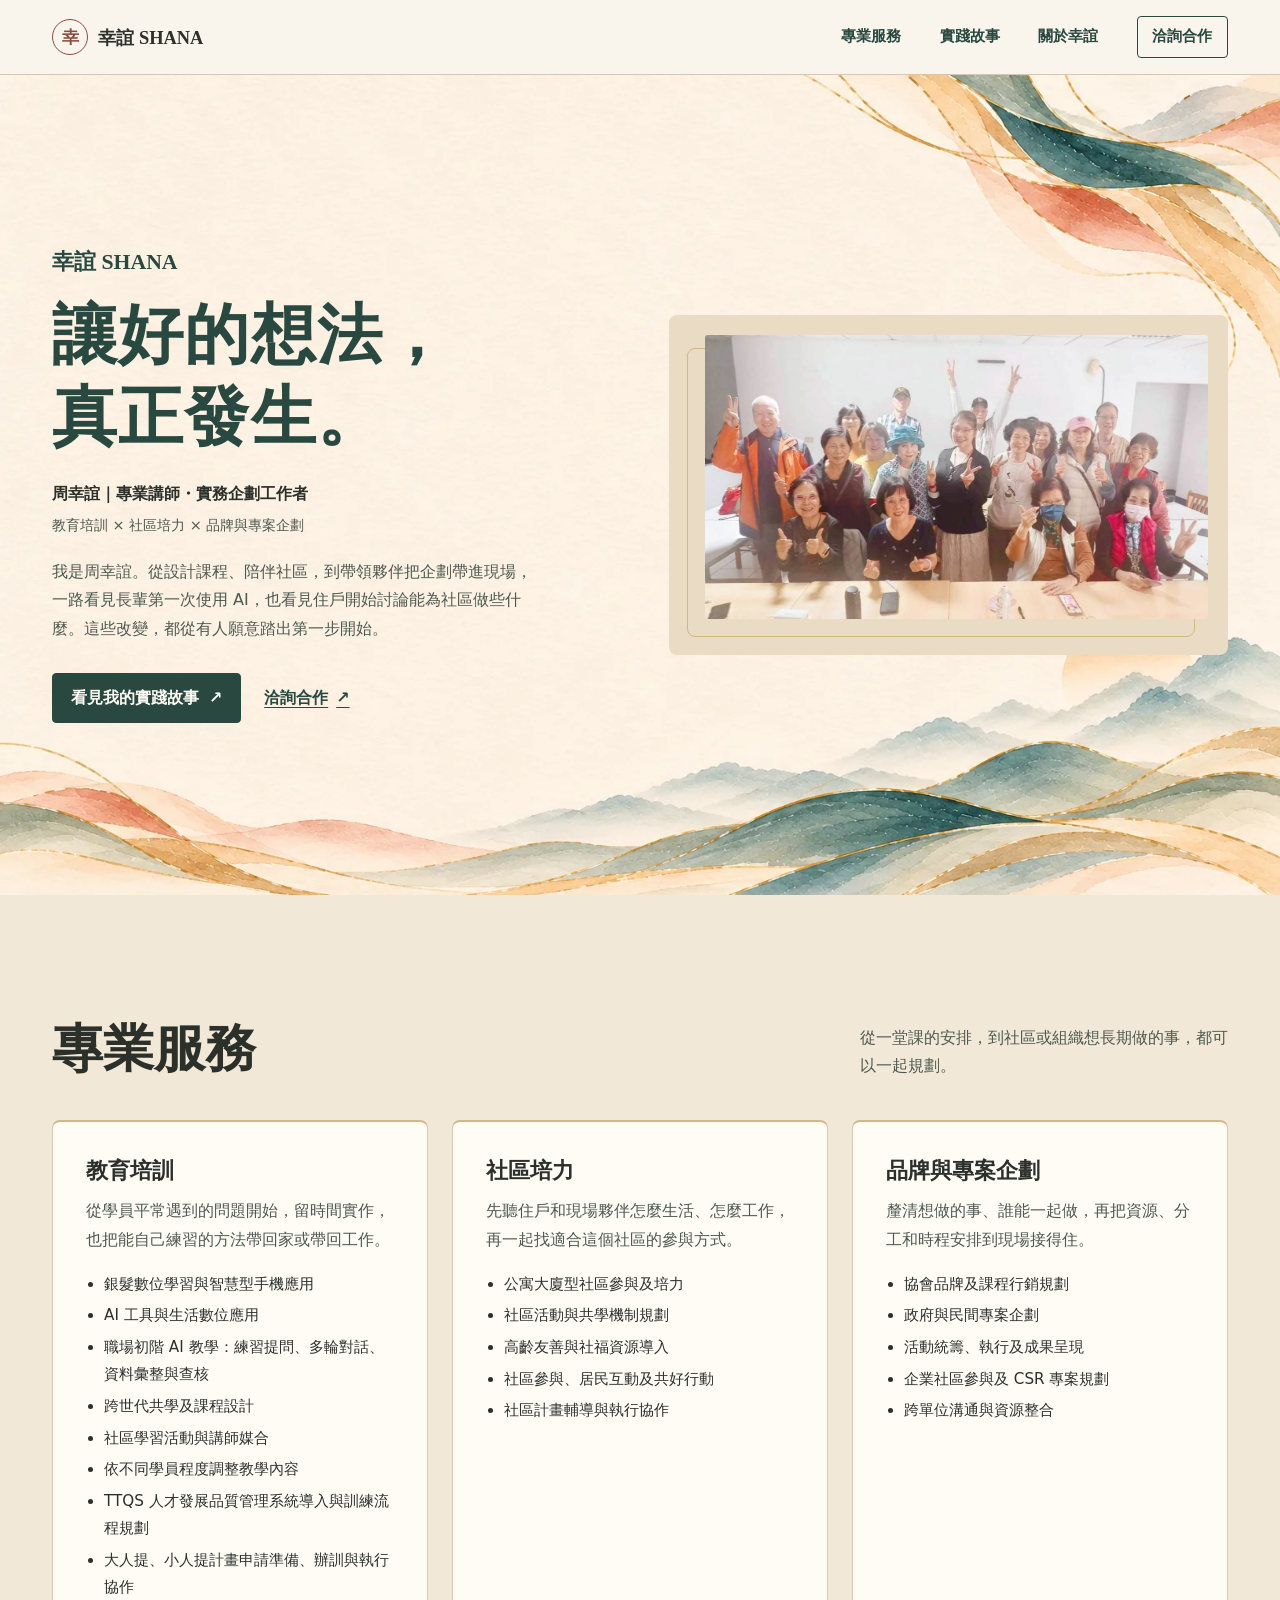
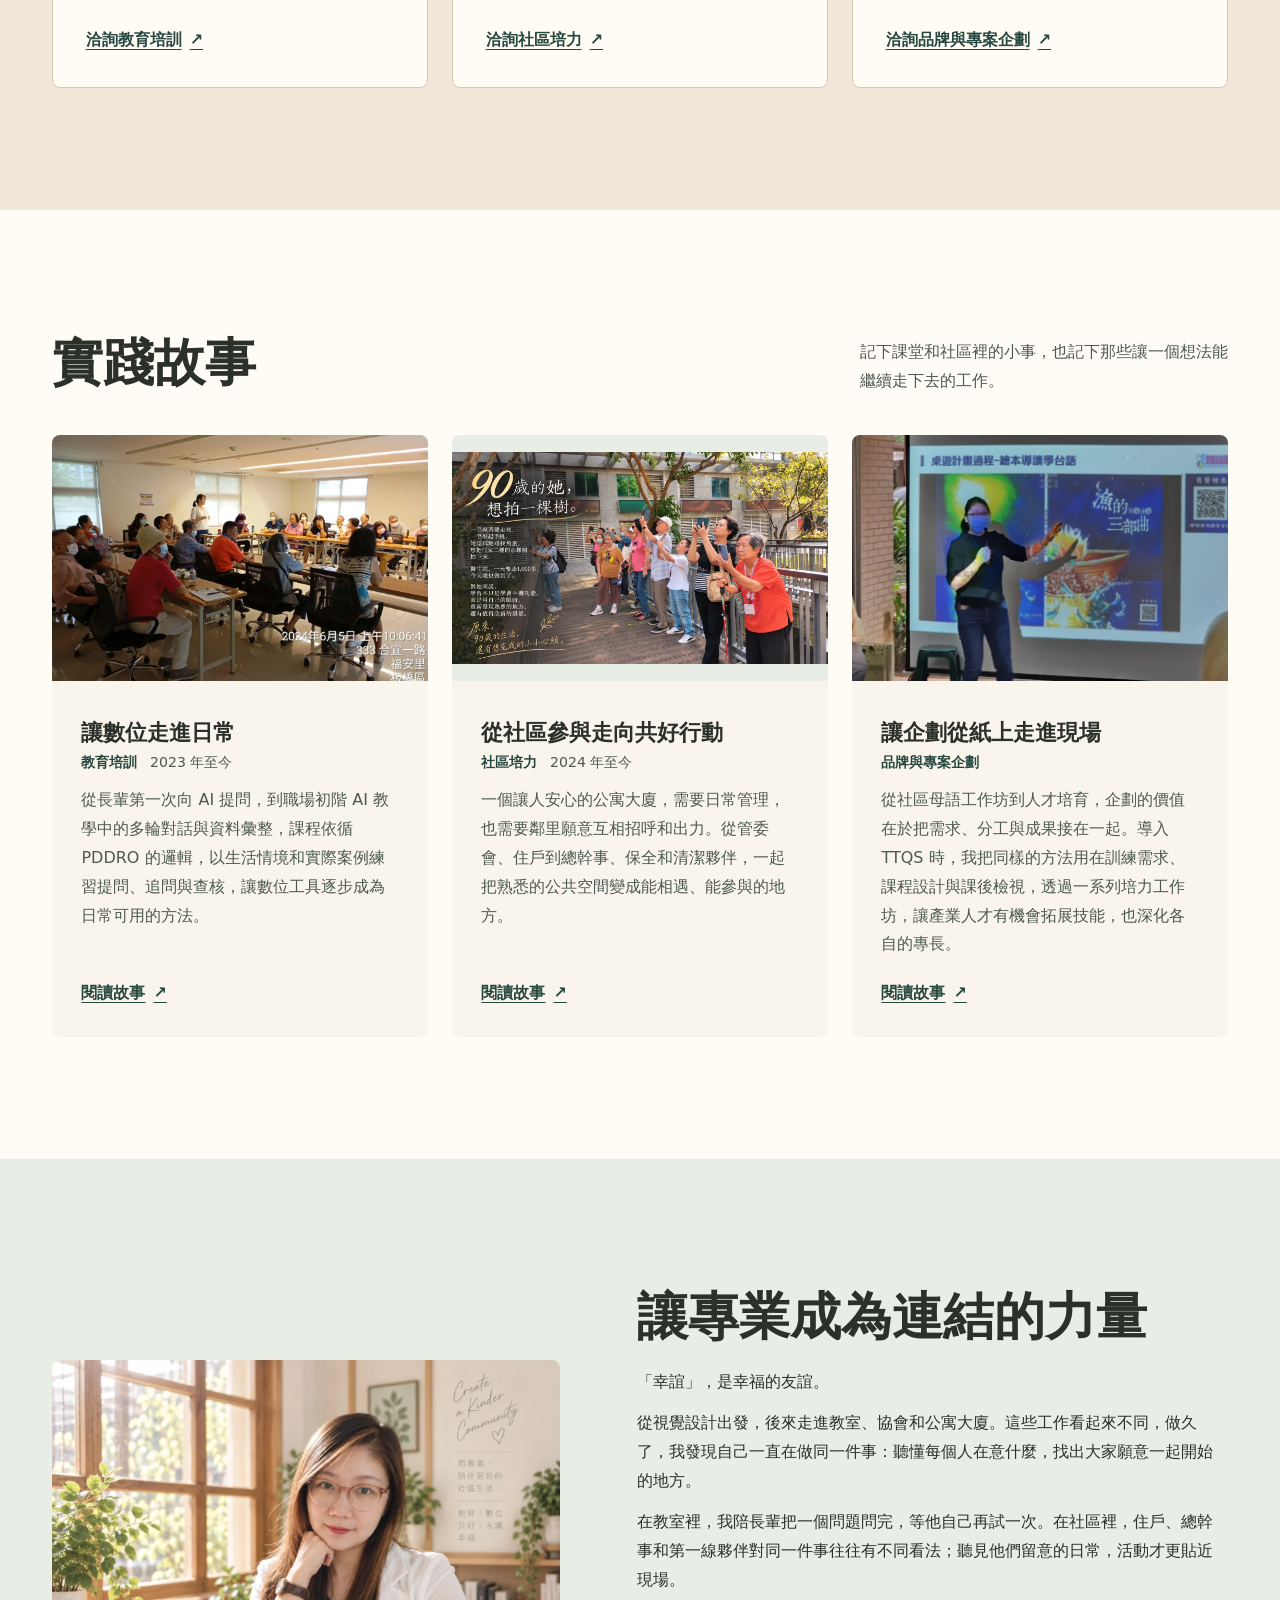
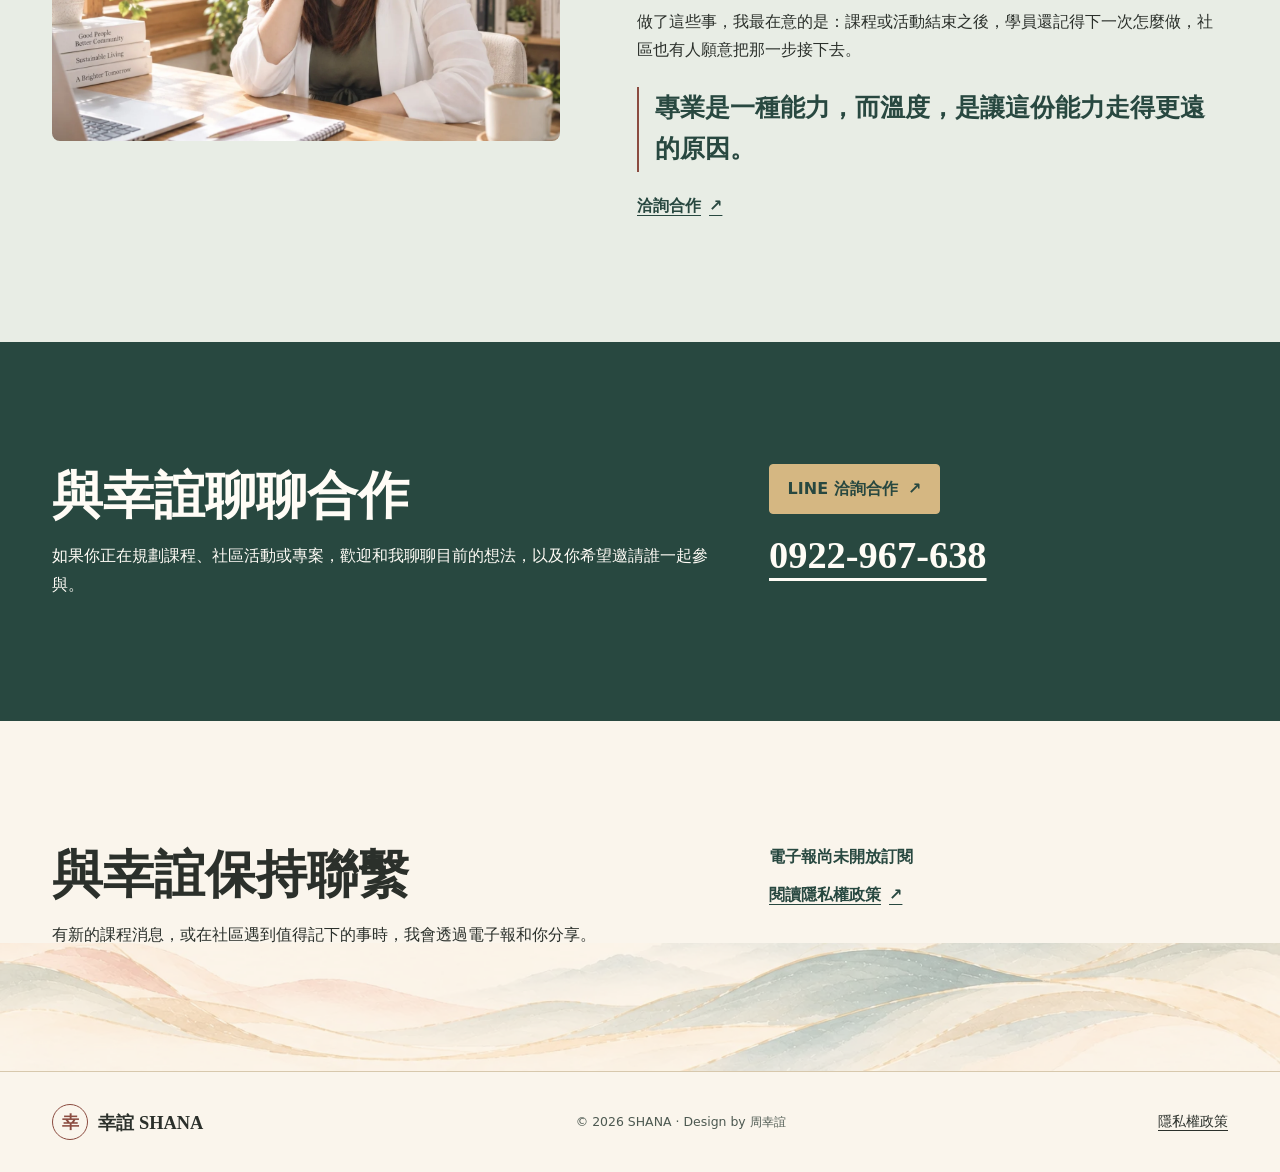
==== commit c8aba86c: "Publish refined SHANA copy and AI teaching SEO" ====
--- a/index.html
+++ b/index.html
@@ -1,120 +1,121 @@
-<!doctype html>
-<html lang="zh-TW" data-type="service">
-<head>
-<meta charset="utf-8">
-<meta name="viewport" content="width=device-width,initial-scale=1">
-<meta name="page-type" content="service">
-<meta name="site-kind" content="other">
-<title>周幸誼 SHANA｜專業講師・教育培訓・社區培力</title>
-<meta name="description" content="周幸誼（幸誼 SHANA），專注教育培訓、銀髮數位學習、公寓大廈社區培力及品牌與專案企劃，透過實務經驗與資源整合，讓好的想法真正發生。">
-<meta property="og:type" content="website">
-<meta property="og:locale" content="zh_TW">
-<meta property="og:site_name" content="幸誼 SHANA">
-<meta property="og:title" content="周幸誼 SHANA｜專業講師・教育培訓・社區培力">
-<meta property="og:description" content="周幸誼（幸誼 SHANA），專注教育培訓、銀髮數位學習、公寓大廈社區培力及品牌與專案企劃，透過實務經驗與資源整合，讓好的想法真正發生。">
-<link rel="canonical" href="https://chou-shana.github.io/shana-web/"><meta property="og:url" content="https://chou-shana.github.io/shana-web/">
-<meta property="og:image" content="https://chou-shana.github.io/shana-web/hero-group.webp"><meta property="og:image:alt" content="活動參與者在室內合影，向鏡頭比出手勢">
-
-<script type="application/ld+json">{"@context":"https://schema.org","@type":"Person","name":"周幸誼","alternateName":"幸誼 SHANA","jobTitle":"專業講師・實務企劃工作者","description":"周幸誼（幸誼 SHANA），專注教育培訓、銀髮數位學習、公寓大廈社區培力及品牌與專案企劃，透過實務經驗與資源整合，讓好的想法真正發生。","url":"https://chou-shana.github.io/shana-web/","image":"https://chou-shana.github.io/shana-web/shana-portrait.webp"}</script>
-<link rel="icon" href="favicon.svg" type="image/svg+xml">
-<link rel="stylesheet" href="site.css">
-<script src="site.js" defer></script>
-</head>
-<body>
-<a class="skip" href="#main">跳至主要內容</a>
-<header class="header"><div class="wrap header-inner">
-  <a class="wordmark" href="./" aria-label="幸誼 SHANA首頁"><span class="seal" aria-hidden="true">幸</span><span>幸誼 SHANA</span></a>
-  <button class="menu-button" type="button" aria-expanded="false" aria-controls="main-nav"><span class="menu-glyph" aria-hidden="true"></span>選單</button>
-  <nav id="main-nav" aria-label="主要導覽"><a href="#services">專業服務</a><a href="#stories">實踐故事</a><a href="#about">關於幸誼</a><a href="#contact">洽詢合作</a></nav>
-</div></header>
-<main id="main" tabindex="-1">
-<section class="hero-stage" aria-labelledby="hero-title">
-<div class="hero wrap">
-  <div class="hero-copy" data-enter>
-    <p class="hero-brand">幸誼 SHANA</p>
-    <h1 id="hero-title">讓好的想法，<br>真正發生。</h1>
-    <p class="hero-role">周幸誼｜專業講師・實務企劃工作者</p>
-    <p class="hero-fields">教育培訓 × 社區培力 × 品牌與專案企劃</p>
-    <p class="hero-intro">我是周幸誼。從設計課程、陪伴社區，到帶領夥伴把企劃帶進現場，我一路看見：長輩第一次使用 AI、住戶開始討論想為社區做些什麼，這些過程都需要有人踏出「第一步」。</p>
-    <div class="actions"><a class="button" href="#stories">看見我的實踐故事 <span aria-hidden="true">↗</span></a><a class="text-link" href="#contact">洽詢合作 <span aria-hidden="true">↗</span></a></div>
-  </div>
-  <div class="hero-visual" data-enter><img src="hero-group.webp" alt="活動參與者在室內合影，向鏡頭比出手勢" width="1280" height="721" fetchpriority="high" decoding="async"></div>
-</div>
-</section>
-<section class="section services" id="services" aria-labelledby="services-title">
-  <div class="wrap">
-    <div class="section-head"><h2 id="services-title">專業服務</h2><p>從一堂課的安排，到一個社區或組織想長期做的事，我可以和你一起規劃。</p></div>
-    <div class="cards service-grid">
-      <article class="service-card" id="education">
-        <h3>教育培訓</h3><p>從學員平常遇到的問題開始，留時間實作，也把能自己練習的方法帶回家或帶回工作。</p>
-        <ul><li>銀髮數位學習與智慧型手機應用</li><li>AI 工具與生活數位應用</li><li>跨世代共學及課程設計</li><li>社區學習活動與講師媒合</li><li>依不同學員程度調整教學內容</li><li>TTQS 人才發展品質管理系統導入與訓練流程規劃</li><li>大人提、小人提計畫申請準備、辦訓與執行協作</li></ul>
-        <a class="text-link" href="#contact">洽詢教育培訓 <span aria-hidden="true">↗</span></a>
-      </article>
-      <article class="service-card" id="community">
-        <h3>社區培力</h3><p>先聽住戶和現場夥伴怎麼生活、怎麼工作，再一起找適合這個社區的參與方式。</p>
-        <ul><li>公寓大廈型社區參與及培力</li><li>社區活動與共學機制規劃</li><li>高齡友善與社福資源導入</li><li>社區參與、居民互動及共好行動</li><li>社區計畫輔導與執行協作</li></ul>
-        <a class="text-link" href="#contact">洽詢社區培力 <span aria-hidden="true">↗</span></a>
-      </article>
-      <article class="service-card" id="planning">
-        <h3>品牌與專案企劃</h3><p>釐清想做的事、誰能一起做，再把資源、分工和時程安排到現場接得住。</p>
-        <ul><li>協會品牌及課程行銷規劃</li><li>政府與民間專案企劃</li><li>活動統籌、執行及成果呈現</li><li>企業社區參與及 CSR 專案規劃</li><li>跨單位溝通與資源整合</li></ul>
-        <a class="text-link" href="#contact">洽詢品牌與專案企劃 <span aria-hidden="true">↗</span></a>
-      </article>
-    </div>
-  </div>
-</section>
-<section class="section stories" id="stories" aria-labelledby="stories-title">
-  <div class="wrap">
-    <div class="section-head"><h2 id="stories-title">實踐故事</h2><p>記下課堂和社區裡的小事，也記下那些讓一個想法能繼續走下去的工作。</p></div>
-    <div class="cards story-grid">
-      <article class="story-card">
-        <a class="story-image" data-story="digital-learning" href="digital-learning.html" aria-label="閱讀故事：讓數位走進日常"><img src="digital.webp" alt="銀髮俱樂部先修班的學員在教室座位上操作手機" width="1100" height="825" loading="lazy" decoding="async"></a>
-        <div class="story-copy"><h3>讓數位走進日常</h3><p class="category">教育培訓 <span class="practice-period">2023 年至今</span></p>
-        <p>從長者第一次向 AI 提問，到職場中的多輪對話與資料彙整，我依循 PDDRO 的邏輯，用生活情境與實際案例，陪學員練習開口、追問和查核，讓數位工具逐步成為日常可用的方法。</p><a class="text-link" href="digital-learning.html">閱讀故事 <span aria-hidden="true">↗</span></a></div>
-      </article>
-      <article class="story-card">
-        <a class="story-image" data-story="community-action" href="community-action.html" aria-label="閱讀故事：從社區參與走向共好行動"><img src="community-wish.webp" alt="「90歲的微小心願」圖文，搭配一群人在戶外步道上的合照" width="1440" height="810" loading="lazy" decoding="async"></a>
-        <div class="story-copy"><h3>從社區參與走向共好行動</h3><p class="category">社區培力 <span class="practice-period">2024 年至今</span></p>
-        <p>一個讓人安心的公寓大廈，需要日常管理，也需要鄰里願意互相招呼和出力。從管委會、住戶到總幹事、保全和清潔夥伴，一起把熟悉的公共空間變成能相遇、能參與的地方。</p><a class="text-link" href="community-action.html">閱讀故事 <span aria-hidden="true">↗</span></a></div>
-      </article>
-      <article class="story-card">
-        <a class="story-image" data-story="planning-in-practice" href="planning-in-practice.html" aria-label="閱讀故事：讓企劃從紙上走進現場"><img src="planning.webp" alt="世紀皇家實習現場，帶領者站在投影幕前與參與者交流" width="1100" height="508" loading="lazy" decoding="async"></a>
-        <div class="story-copy"><h3>讓企劃從紙上走進現場</h3><p class="category">品牌與專案企劃</p>
-        <p>從社區母語工作坊到人才培育，企劃的價值在於把需求、分工與成果接在一起。導入 TTQS 時，我把同樣的方法用在訓練需求、課程設計與課後檢視，透過一系列培力工作坊，讓產業人才有機會拓展技能，也深化各自的專長。</p><a class="text-link" href="planning-in-practice.html">閱讀故事 <span aria-hidden="true">↗</span></a></div>
-      </article>
-    </div>
-  </div>
-</section>
-<section class="section about" id="about" aria-labelledby="about-title">
-  <div class="wrap about-grid">
-    <div class="about-visual"><img src="shana-portrait.webp" alt="周幸誼戴眼鏡、穿白色外套，坐在窗邊書桌前" width="1440" height="1080" loading="lazy" decoding="async"></div>
-    <div><h2 id="about-title">讓專業成為連結的力量</h2>
-      <p>「幸誼」，是幸福的友誼。</p><p>從視覺設計出發，後來走進教室、協會和公寓大廈。這些工作看起來不同，做久了，我發現自己一直在做同一件事：聽懂每個人在意什麼，找出大家願意一起開始的地方。</p><p>在教室裡，我陪長輩把一個問題問完，等他自己再試一次。在社區裡，我也想聽住戶、總幹事和第一線夥伴怎麼看同一件事，因為他們留意到的日常，會改變我們安排活動的方式。</p><p>做了這些事，我最在意的是：課程或活動結束之後，學員還記得下一次怎麼做，社區也有人願意把那一步接下去。</p>
-      <blockquote class="about-quote"><p>專業是一種能力，而溫度，是讓這份能力走得更遠的原因。</p></blockquote>
-      <a class="text-link" href="#contact">洽詢合作 <span aria-hidden="true">↗</span></a>
-    </div>
-  </div>
-</section>
-<section class="section contact" id="contact" aria-labelledby="contact-title">
-  <div class="wrap contact-grid">
-    <div><h2 id="contact-title">與幸誼聊聊合作</h2><p>如果你正在規劃課程、社區活動或專案，歡迎和我聊聊目前的想法，以及你希望邀請誰一起參與。</p></div>
-    <div class="contact-actions">
-      <a class="button" href="https://lin.ee/QsDRIiF">LINE 洽詢合作 <span aria-hidden="true">↗</span></a>
-      <a class="phone" href="tel:0922967638">0922-967-638</a>
-      
-    </div>
-  </div>
-</section>
-<section class="section newsletter" id="newsletter" aria-labelledby="newsletter-title">
-  <div class="wrap contact-grid">
-    <div><h2 id="newsletter-title">與幸誼保持聯繫</h2><p>有新的課程消息，或在社區遇到值得記下的事時，我會透過電子報和你分享。</p></div>
-    <!-- portal-start -->
-    <div class="newsletter-actions">
-      <p class="newsletter-status">電子報尚未開放訂閱</p>
-      <a class="text-link" href="privacy.html">閱讀隱私權政策 <span aria-hidden="true">↗</span></a>
-    </div>
-    <!-- portal-end -->
-  </div>
-</section></main>
-<footer class="footer"><div class="wrap footer-inner"><a class="wordmark" href="./" aria-label="幸誼 SHANA首頁"><span class="seal" aria-hidden="true">幸</span><span>幸誼 SHANA</span></a><small class="footer-credit">© 2026 SHANA · Design by 周幸誼</small><a href="privacy.html">隱私權政策</a></div></footer>
+<!doctype html>
+<html lang="zh-TW" data-type="service">
+<head>
+<meta charset="utf-8">
+<meta name="viewport" content="width=device-width,initial-scale=1">
+<meta name="page-type" content="service">
+<meta name="site-kind" content="other">
+<title>周幸誼 SHANA｜專業講師・教育培訓・社區培力</title>
+<meta name="description" content="周幸誼（幸誼 SHANA），專注教育培訓、銀髮數位學習、公寓大廈社區培力及品牌與專案企劃，透過實務經驗與資源整合，讓好的想法真正發生。">
+<meta name="robots" content="index, follow, max-image-preview:large">
+<link rel="alternate" type="application/json" href="public-profile.json" title="幸誼 SHANA 公開資料">
+<meta property="og:type" content="website">
+<meta property="og:locale" content="zh_TW">
+<meta property="og:site_name" content="幸誼 SHANA">
+<meta property="og:title" content="周幸誼 SHANA｜專業講師・教育培訓・社區培力">
+<meta property="og:description" content="周幸誼（幸誼 SHANA），專注教育培訓、銀髮數位學習、公寓大廈社區培力及品牌與專案企劃，透過實務經驗與資源整合，讓好的想法真正發生。">
+<link rel="canonical" href="https://chou-shana.github.io/shana-web/"><meta property="og:url" content="https://chou-shana.github.io/shana-web/">
+<meta property="og:image" content="https://chou-shana.github.io/shana-web/hero-group.webp"><meta property="og:image:alt" content="活動參與者在室內合影，向鏡頭比出手勢"><meta property="og:image:width" content="1280"><meta property="og:image:height" content="721">
+<script type="application/ld+json">{"@context":"https://schema.org","@graph":[{"@type":"WebSite","@id":"https://chou-shana.github.io/shana-web/#website","name":"幸誼 SHANA","inLanguage":"zh-TW","url":"https://chou-shana.github.io/shana-web/"},{"@type":"ProfilePage","@id":"https://chou-shana.github.io/shana-web/#profile","name":"周幸誼 SHANA｜專業講師・教育培訓・社區培力","inLanguage":"zh-TW","isPartOf":{"@id":"https://chou-shana.github.io/shana-web/#website"},"url":"https://chou-shana.github.io/shana-web/","mainEntity":{"@type":"Person","@id":"https://chou-shana.github.io/shana-web/#person","name":"周幸誼","alternateName":"幸誼 SHANA","jobTitle":"專業講師・實務企劃工作者","description":"周幸誼（幸誼 SHANA），專注教育培訓、銀髮數位學習、公寓大廈社區培力及品牌與專案企劃，透過實務經驗與資源整合，讓好的想法真正發生。","url":"https://chou-shana.github.io/shana-web/","image":"https://chou-shana.github.io/shana-web/shana-portrait.webp"}}]}</script>
+<link rel="icon" href="favicon.svg" type="image/svg+xml">
+<link rel="stylesheet" href="site.css">
+<script src="site.js" defer></script>
+</head>
+<body>
+<a class="skip" href="#main">跳至主要內容</a>
+<header class="header"><div class="wrap header-inner">
+  <a class="wordmark" href="./" aria-label="幸誼 SHANA首頁"><span class="seal" aria-hidden="true">幸</span><span>幸誼 SHANA</span></a>
+  <button class="menu-button" type="button" aria-expanded="false" aria-controls="main-nav"><span class="menu-glyph" aria-hidden="true"></span>選單</button>
+  <nav id="main-nav" aria-label="主要導覽"><a href="#services">專業服務</a><a href="#stories">實踐故事</a><a href="#about">關於幸誼</a><a href="#contact">洽詢合作</a></nav>
+</div></header>
+<main id="main" tabindex="-1">
+<section class="hero-stage" aria-labelledby="hero-title">
+<div class="hero wrap">
+  <div class="hero-copy" data-enter>
+    <p class="hero-brand">幸誼 SHANA</p>
+    <h1 id="hero-title">讓好的想法，<br>真正發生。</h1>
+    <p class="hero-role">周幸誼｜專業講師・實務企劃工作者</p>
+    <p class="hero-fields">教育培訓 × 社區培力 × 品牌與專案企劃</p>
+    <p class="hero-intro">我是周幸誼。從設計課程、陪伴社區，到帶領夥伴把企劃帶進現場，一路看見長輩第一次使用 AI，也看見住戶開始討論能為社區做些什麼。這些改變，都從有人願意踏出第一步開始。</p>
+    <div class="actions"><a class="button" href="#stories">看見我的實踐故事 <span aria-hidden="true">↗</span></a><a class="text-link" href="#contact">洽詢合作 <span aria-hidden="true">↗</span></a></div>
+  </div>
+  <div class="hero-visual" data-enter><img src="hero-group.webp" alt="活動參與者在室內合影，向鏡頭比出手勢" width="1280" height="721" fetchpriority="high" decoding="async"></div>
+</div>
+</section>
+<section class="section services" id="services" aria-labelledby="services-title">
+  <div class="wrap">
+    <div class="section-head"><h2 id="services-title">專業服務</h2><p>從一堂課的安排，到社區或組織想長期做的事，都可以一起規劃。</p></div>
+    <div class="cards service-grid">
+      <article class="service-card" id="education">
+        <h3>教育培訓</h3><p>從學員平常遇到的問題開始，留時間實作，也把能自己練習的方法帶回家或帶回工作。</p>
+        <ul><li>銀髮數位學習與智慧型手機應用</li><li>AI 工具與生活數位應用</li><li>職場初階 AI 教學：練習提問、多輪對話、資料彙整與查核</li><li>跨世代共學及課程設計</li><li>社區學習活動與講師媒合</li><li>依不同學員程度調整教學內容</li><li>TTQS 人才發展品質管理系統導入與訓練流程規劃</li><li>大人提、小人提計畫申請準備、辦訓與執行協作</li></ul>
+        <a class="text-link" href="#contact">洽詢教育培訓 <span aria-hidden="true">↗</span></a>
+      </article>
+      <article class="service-card" id="community">
+        <h3>社區培力</h3><p>先聽住戶和現場夥伴怎麼生活、怎麼工作，再一起找適合這個社區的參與方式。</p>
+        <ul><li>公寓大廈型社區參與及培力</li><li>社區活動與共學機制規劃</li><li>高齡友善與社福資源導入</li><li>社區參與、居民互動及共好行動</li><li>社區計畫輔導與執行協作</li></ul>
+        <a class="text-link" href="#contact">洽詢社區培力 <span aria-hidden="true">↗</span></a>
+      </article>
+      <article class="service-card" id="planning">
+        <h3>品牌與專案企劃</h3><p>釐清想做的事、誰能一起做，再把資源、分工和時程安排到現場接得住。</p>
+        <ul><li>協會品牌及課程行銷規劃</li><li>政府與民間專案企劃</li><li>活動統籌、執行及成果呈現</li><li>企業社區參與及 CSR 專案規劃</li><li>跨單位溝通與資源整合</li></ul>
+        <a class="text-link" href="#contact">洽詢品牌與專案企劃 <span aria-hidden="true">↗</span></a>
+      </article>
+    </div>
+  </div>
+</section>
+<section class="section stories" id="stories" aria-labelledby="stories-title">
+  <div class="wrap">
+    <div class="section-head"><h2 id="stories-title">實踐故事</h2><p>記下課堂和社區裡的小事，也記下那些讓一個想法能繼續走下去的工作。</p></div>
+    <div class="cards story-grid">
+      <article class="story-card">
+        <a class="story-image" data-story="digital-learning" href="digital-learning.html" aria-label="閱讀故事：讓數位走進日常"><img src="digital.webp" alt="銀髮俱樂部先修班的學員在教室座位上操作手機" width="1100" height="825" loading="lazy" decoding="async"></a>
+        <div class="story-copy"><h3>讓數位走進日常</h3><p class="category">教育培訓 <span class="practice-period">2023 年至今</span></p>
+        <p>從長輩第一次向 AI 提問，到職場初階 AI 教學中的多輪對話與資料彙整，課程依循 PDDRO 的邏輯，以生活情境和實際案例練習提問、追問與查核，讓數位工具逐步成為日常可用的方法。</p><a class="text-link" href="digital-learning.html">閱讀故事 <span aria-hidden="true">↗</span></a></div>
+      </article>
+      <article class="story-card">
+        <a class="story-image" data-story="community-action" href="community-action.html" aria-label="閱讀故事：從社區參與走向共好行動"><img src="community-wish.webp" alt="「90歲的微小心願」圖文，搭配一群人在戶外步道上的合照" width="1440" height="810" loading="lazy" decoding="async"></a>
+        <div class="story-copy"><h3>從社區參與走向共好行動</h3><p class="category">社區培力 <span class="practice-period">2024 年至今</span></p>
+        <p>一個讓人安心的公寓大廈，需要日常管理，也需要鄰里願意互相招呼和出力。從管委會、住戶到總幹事、保全和清潔夥伴，一起把熟悉的公共空間變成能相遇、能參與的地方。</p><a class="text-link" href="community-action.html">閱讀故事 <span aria-hidden="true">↗</span></a></div>
+      </article>
+      <article class="story-card">
+        <a class="story-image" data-story="planning-in-practice" href="planning-in-practice.html" aria-label="閱讀故事：讓企劃從紙上走進現場"><img src="planning.webp" alt="世紀皇家實習現場，帶領者站在投影幕前與參與者交流" width="1100" height="508" loading="lazy" decoding="async"></a>
+        <div class="story-copy"><h3>讓企劃從紙上走進現場</h3><p class="category">品牌與專案企劃</p>
+        <p>從社區母語工作坊到人才培育，企劃的價值在於把需求、分工與成果接在一起。導入 TTQS 時，我把同樣的方法用在訓練需求、課程設計與課後檢視，透過一系列培力工作坊，讓產業人才有機會拓展技能，也深化各自的專長。</p><a class="text-link" href="planning-in-practice.html">閱讀故事 <span aria-hidden="true">↗</span></a></div>
+      </article>
+    </div>
+  </div>
+</section>
+<section class="section about" id="about" aria-labelledby="about-title">
+  <div class="wrap about-grid">
+    <div class="about-visual"><img src="shana-portrait.webp" alt="周幸誼戴眼鏡、穿白色外套，坐在窗邊書桌前" width="1440" height="1080" loading="lazy" decoding="async"></div>
+    <div><h2 id="about-title">讓專業成為連結的力量</h2>
+      <p>「幸誼」，是幸福的友誼。</p><p>從視覺設計出發，後來走進教室、協會和公寓大廈。這些工作看起來不同，做久了，我發現自己一直在做同一件事：聽懂每個人在意什麼，找出大家願意一起開始的地方。</p><p>在教室裡，我陪長輩把一個問題問完，等他自己再試一次。在社區裡，住戶、總幹事和第一線夥伴對同一件事往往有不同看法；聽見他們留意的日常，活動才更貼近現場。</p><p>做了這些事，我最在意的是：課程或活動結束之後，學員還記得下一次怎麼做，社區也有人願意把那一步接下去。</p>
+      <blockquote class="about-quote"><p>專業是一種能力，而溫度，是讓這份能力走得更遠的原因。</p></blockquote>
+      <a class="text-link" href="#contact">洽詢合作 <span aria-hidden="true">↗</span></a>
+    </div>
+  </div>
+</section>
+<section class="section contact" id="contact" aria-labelledby="contact-title">
+  <div class="wrap contact-grid">
+    <div><h2 id="contact-title">與幸誼聊聊合作</h2><p>如果你正在規劃課程、社區活動或專案，歡迎和我聊聊目前的想法，以及你希望邀請誰一起參與。</p></div>
+    <div class="contact-actions">
+      <a class="button" href="https://lin.ee/QsDRIiF">LINE 洽詢合作 <span aria-hidden="true">↗</span></a>
+      <a class="phone" href="tel:0922967638">0922-967-638</a>
+      
+    </div>
+  </div>
+</section>
+<section class="section newsletter" id="newsletter" aria-labelledby="newsletter-title">
+  <div class="wrap contact-grid">
+    <div><h2 id="newsletter-title">與幸誼保持聯繫</h2><p>有新的課程消息，或在社區遇到值得記下的事時，我會透過電子報和你分享。</p></div>
+    <!-- portal-start -->
+    <div class="newsletter-actions">
+      <p class="newsletter-status">電子報尚未開放訂閱</p>
+      <a class="text-link" href="privacy.html">閱讀隱私權政策 <span aria-hidden="true">↗</span></a>
+    </div>
+    <!-- portal-end -->
+  </div>
+</section></main>
+<footer class="footer"><div class="wrap footer-inner"><a class="wordmark" href="./" aria-label="幸誼 SHANA首頁"><span class="seal" aria-hidden="true">幸</span><span>幸誼 SHANA</span></a><small class="footer-credit">© 2026 SHANA · Design by 周幸誼</small><a href="privacy.html">隱私權政策</a></div></footer>
 </body></html>
--- a/site.css
+++ b/site.css
@@ -98,6 +98,7 @@
 .article-head, .article-body { max-width: 740px; margin-inline: auto; }
 .article-head .category { margin-top: 1.8rem; }
 .article h1 { font-size: clamp(2.5rem, 6vw, 4.6rem); margin-top: 1rem; }
+.story-author { color: var(--muted); font-size: .9rem; margin-top: .55rem; }
 .lead { color: var(--muted); margin-top: 1rem; font-size: 1.1rem; }
 .article-cover { margin-block: 2rem 3rem; }
 .article-cover img { width: 100%; max-height: 625px; object-fit: contain; border-radius: var(--radius); }
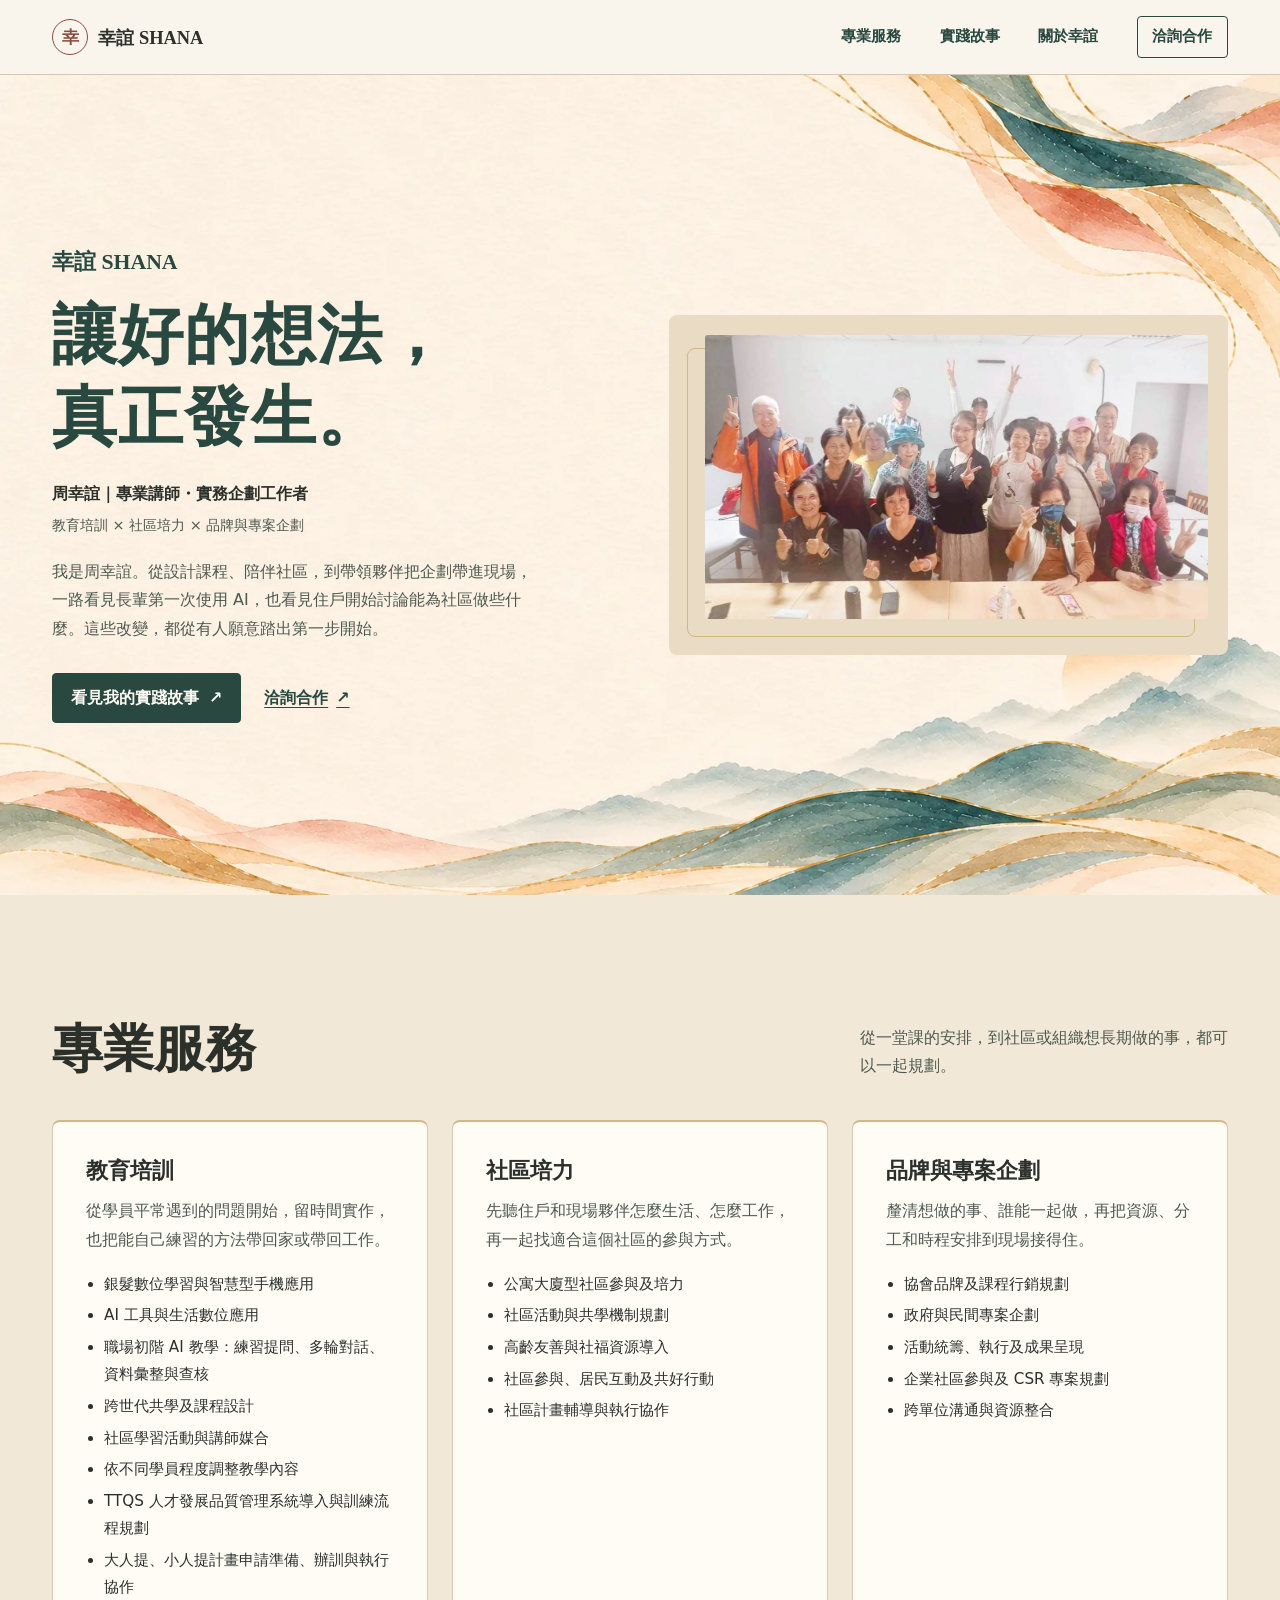
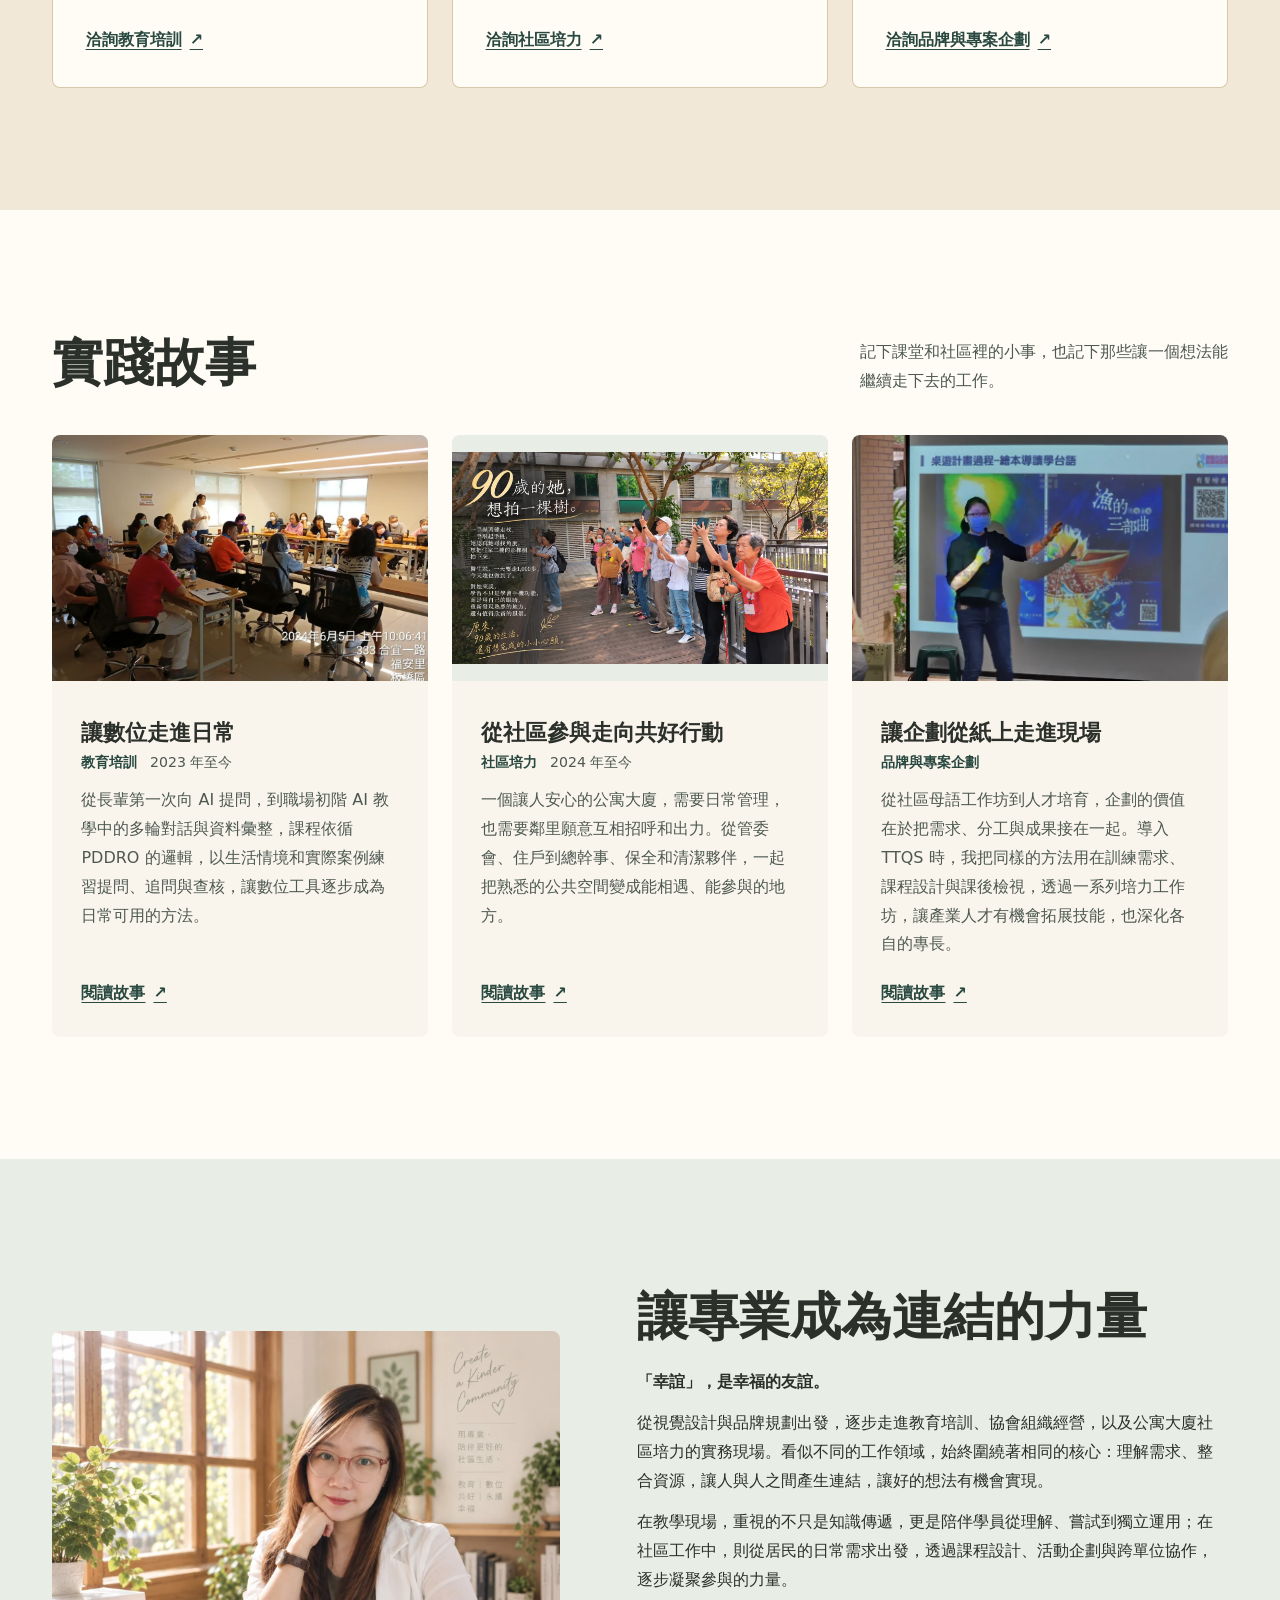
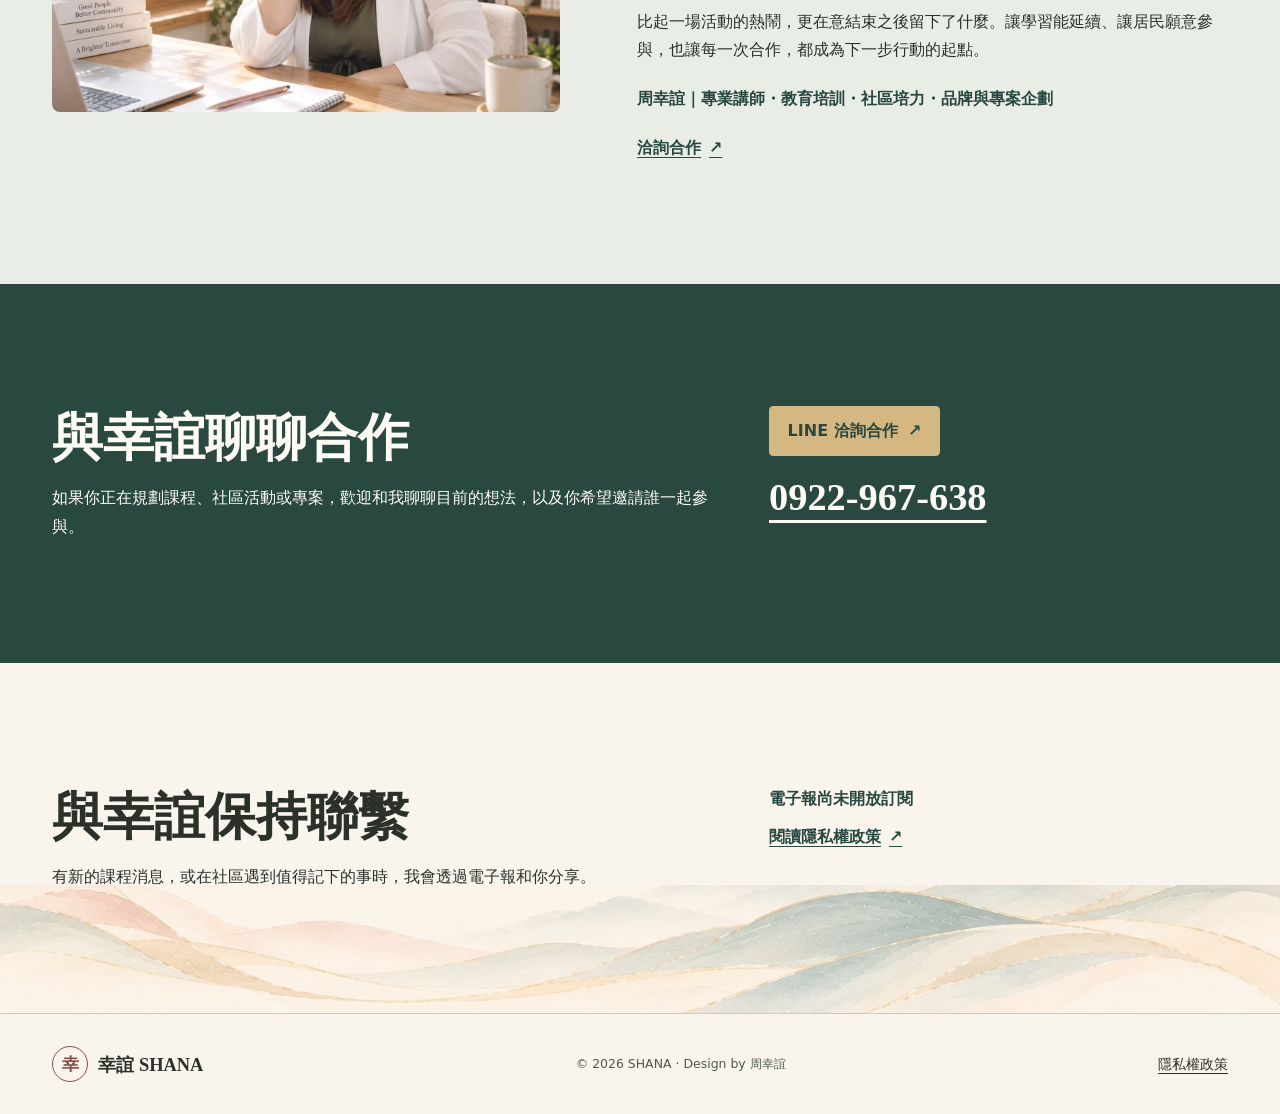
==== commit 0995300a: "Publish revised SHANA biography" ====
--- a/index.html
+++ b/index.html
@@ -90,8 +90,9 @@
   <div class="wrap about-grid">
     <div class="about-visual"><img src="shana-portrait.webp" alt="周幸誼戴眼鏡、穿白色外套，坐在窗邊書桌前" width="1440" height="1080" loading="lazy" decoding="async"></div>
     <div><h2 id="about-title">讓專業成為連結的力量</h2>
-      <p>「幸誼」，是幸福的友誼。</p><p>從視覺設計出發，後來走進教室、協會和公寓大廈。這些工作看起來不同，做久了，我發現自己一直在做同一件事：聽懂每個人在意什麼，找出大家願意一起開始的地方。</p><p>在教室裡，我陪長輩把一個問題問完，等他自己再試一次。在社區裡，住戶、總幹事和第一線夥伴對同一件事往往有不同看法；聽見他們留意的日常，活動才更貼近現場。</p><p>做了這些事，我最在意的是：課程或活動結束之後，學員還記得下一次怎麼做，社區也有人願意把那一步接下去。</p>
-      <blockquote class="about-quote"><p>專業是一種能力，而溫度，是讓這份能力走得更遠的原因。</p></blockquote>
+      <p><strong>「幸誼」，是幸福的友誼。</strong></p>
+      <p>從視覺設計與品牌規劃出發，逐步走進教育培訓、協會組織經營，以及公寓大廈社區培力的實務現場。看似不同的工作領域，始終圍繞著相同的核心：理解需求、整合資源，讓人與人之間產生連結，讓好的想法有機會實現。</p><p>在教學現場，重視的不只是知識傳遞，更是陪伴學員從理解、嘗試到獨立運用；在社區工作中，則從居民的日常需求出發，透過課程設計、活動企劃與跨單位協作，逐步凝聚參與的力量。</p><p>比起一場活動的熱鬧，更在意結束之後留下了什麼。讓學習能延續、讓居民願意參與，也讓每一次合作，都成為下一步行動的起點。</p>
+      <p class="about-signature"><strong>周幸誼｜專業講師・教育培訓・社區培力・品牌與專案企劃</strong></p>
       <a class="text-link" href="#contact">洽詢合作 <span aria-hidden="true">↗</span></a>
     </div>
   </div>
--- a/site.css
+++ b/site.css
@@ -77,7 +77,7 @@
 .portrait-name { font: 700 clamp(2.5rem, 7vw, 6rem)/1 var(--display); }
 .about h2 { margin: .3rem 0 1.1rem; }
 .about p + p, .about h2 + p { margin-top: .8rem; }
-.about-quote { margin: 1.35rem 0 0; padding: .1rem 0 .1rem 1rem; border-inline-start: 2px solid var(--accent); color: var(--navy); font: 700 clamp(1.17rem, 2vw, 1.55rem)/1.65 var(--display); }
+.about .about-signature { margin-top: 1.25rem; color: var(--navy); }
 .about .text-link { margin-top: 1.25rem; }
 .contact { background: var(--navy); color: var(--white); --focus: var(--gold); }
 .contact-grid { display: grid; grid-template-columns: minmax(0, 1fr) minmax(0, .67fr); align-items: start; gap: 2rem; }
